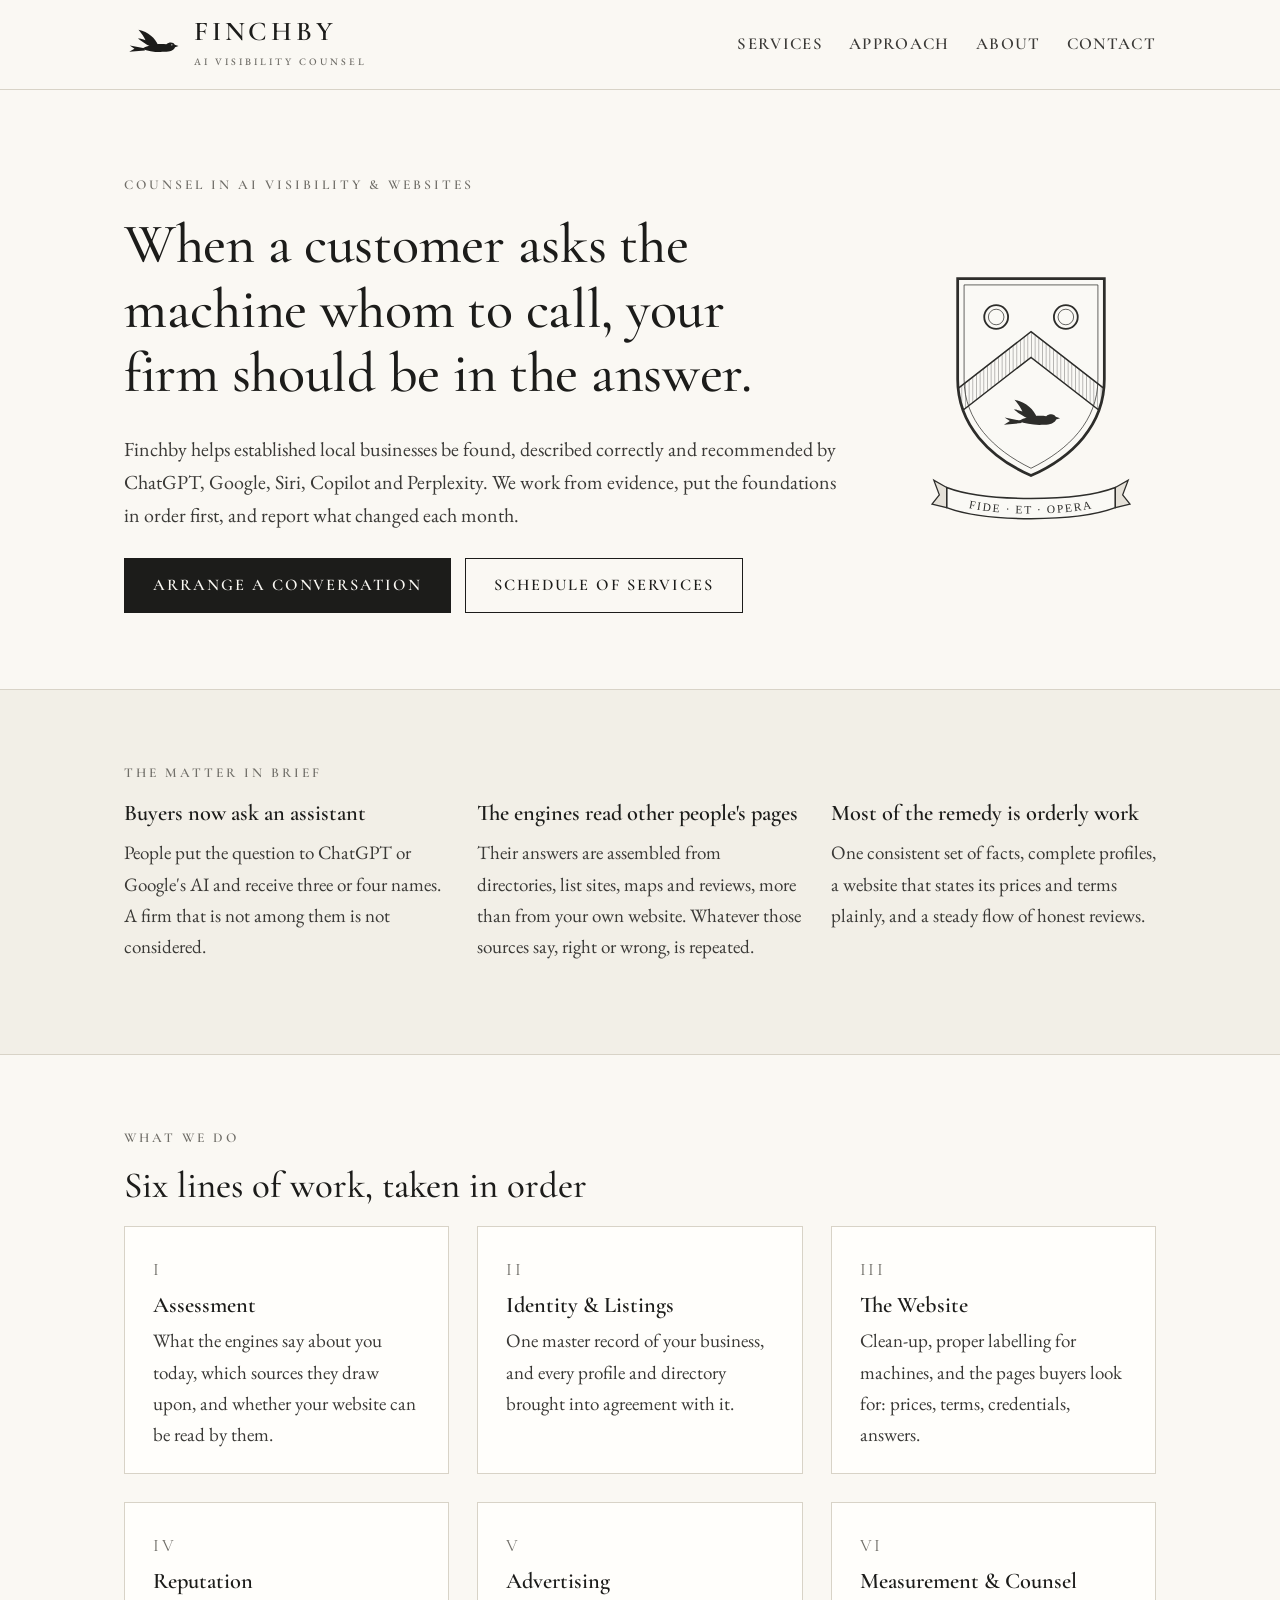
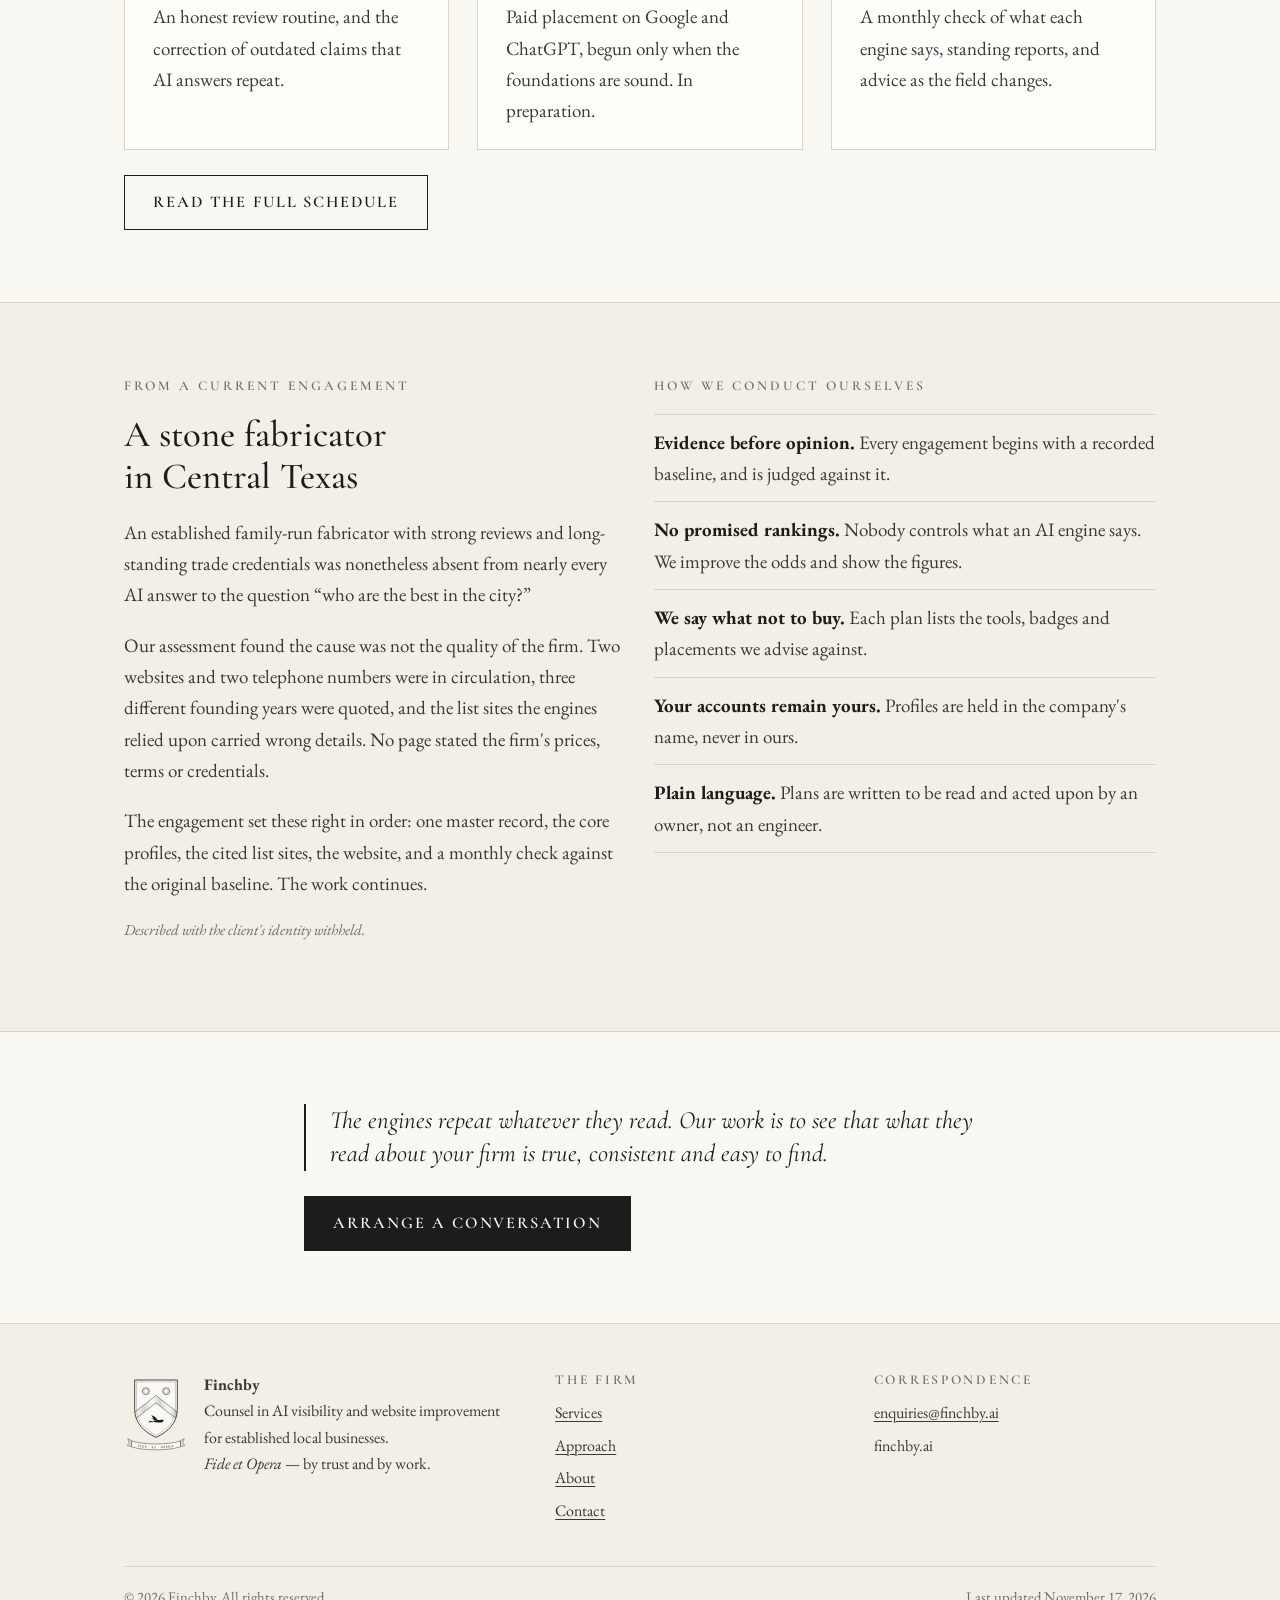
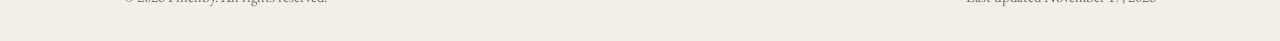
==== finchby-site/index.html @ edf50a6c "Add Finchby prototype website, service catalogue and WordPress build guide Static five-page prototyp" ====
<!doctype html>
<html lang="en-US">
<head>
<meta charset="utf-8">
<meta name="viewport" content="width=device-width, initial-scale=1">
<title>AI Visibility &amp; Website Consultancy | Finchby</title>
<meta name="description" content="Finchby is a consultancy that helps established local businesses be found, described correctly and recommended by ChatGPT, Google and other AI engines.">
<link rel="canonical" href="https://finchby.ai/">
<meta property="og:type" content="website">
<meta property="og:site_name" content="Finchby">
<meta property="og:title" content="AI Visibility &amp; Website Consultancy | Finchby">
<meta property="og:description" content="Finchby is a consultancy that helps established local businesses be found, described correctly and recommended by ChatGPT, Google and other AI engines.">
<meta property="og:url" content="https://finchby.ai/">
<link rel="icon" href="assets/img/finch.svg" type="image/svg+xml">
<link rel="preconnect" href="https://fonts.googleapis.com">
<link rel="preconnect" href="https://fonts.gstatic.com" crossorigin>
<link href="https://fonts.googleapis.com/css2?family=Cormorant+Garamond:ital,wght@0,500;0,600;1,500&family=EB+Garamond:ital,wght@0,400;0,500;1,400&display=swap" rel="stylesheet">
<link rel="stylesheet" href="assets/css/style.css">
<script type="application/ld+json">
{
 "@context": "https://schema.org",
 "@type": "ProfessionalService",
 "@id": "https://finchby.ai/#organization",
 "name": "Finchby",
 "url": "https://finchby.ai/",
 "logo": "https://finchby.ai/assets/img/finch.svg",
 "email": "enquiries@finchby.ai",
 "description": "Consultancy in AI visibility and website improvement for established local businesses.",
 "slogan": "Fide et Opera",
 "areaServed": {
  "@type": "Country",
  "name": "United States"
 },
 "knowsAbout": [
  "AI visibility",
  "Generative engine optimization",
  "Local SEO",
  "WordPress",
  "Structured data"
 ],
 "hasOfferCatalog": {
  "@type": "OfferCatalog",
  "name": "Schedule of Services",
  "itemListElement": [
   {
    "@type": "Offer",
    "itemOffered": {
     "@type": "Service",
     "name": "AI Visibility Baseline",
     "description": "We put the questions your customers actually ask to ChatGPT, Google, Gemini, Perplexity and Copilot, several times each, and record whether you are named, in what position, with which facts, and beside which competitors."
    }
   },
   {
    "@type": "Offer",
    "itemOffered": {
     "@type": "Service",
     "name": "Cited-Source Tracing",
     "description": "AI engines seldom quote a company's own website. We identify the list sites, directories and review sources they do quote for your trade and town, and where you stand on each."
    }
   },
   {
    "@type": "Offer",
    "itemOffered": {
     "@type": "Service",
     "name": "Website Readiness Audit",
     "description": "A technical examination of whether search engines and AI crawlers can reach and understand your site, returned with a plain verdict: Ready, Needs Work or Blocked, and the reason."
    }
   },
   {
    "@type": "Offer",
    "itemOffered": {
     "@type": "Service",
     "name": "The Action Plan",
     "description": "A written plan in order of effect, with every task assigned to a named person, an estimate of time and cost, and milestones at thirty, sixty and ninety days."
    }
   },
   {
    "@type": "Offer",
    "itemOffered": {
     "@type": "Service",
     "name": "The Master Record",
     "description": "A single agreed record of your name, address, telephone, hours, founding year and credentials. Every listing is checked against it, field by field."
    }
   },
   {
    "@type": "Offer",
    "itemOffered": {
     "@type": "Service",
     "name": "Core Profiles",
     "description": "Claiming and completing the profiles the engines read first: Google Business Profile, Bing Places, Apple Business, Yelp, Facebook and the leading directory in your trade."
    }
   },
   {
    "@type": "Offer",
    "itemOffered": {
     "@type": "Service",
     "name": "List-Site and Directory Corrections",
     "description": "Getting you on to the third-party lists the engines cite, correcting wrong entries, and advising plainly which paid placements are not worth the money."
    }
   },
   {
    "@type": "Offer",
    "itemOffered": {
     "@type": "Service",
     "name": "Legacy and Duplicate Site Remediation",
     "description": "Old domains, former owners, second telephone numbers and conflicting founding dates confuse the engines. We reconcile them, or work around those that cannot be changed."
    }
   },
   {
    "@type": "Offer",
    "itemOffered": {
     "@type": "Service",
     "name": "Website Clean-Up and Care",
     "description": "Removing leftover pages, broken links, oversized images and exposed logins. We work in WordPress, Elementor and Yoast SEO."
    }
   },
   {
    "@type": "Offer",
    "itemOffered": {
     "@type": "Service",
     "name": "Machine-Readable Labelling",
     "description": "Page titles, descriptions, headings and structured data that state what the business is, where it is and what each page covers, with crawler access correctly set at the host and firewall."
    }
   },
   {
    "@type": "Offer",
    "itemOffered": {
     "@type": "Service",
     "name": "Answer Pages",
     "description": "The pages buyers and engines look for and seldom find: prices and terms, credentials, a trade page, materials or services, service areas, and questions answered in the first two sentences."
    }
   },
   {
    "@type": "Offer",
    "itemOffered": {
     "@type": "Service",
     "name": "Review Program",
     "description": "A simple, honest routine for asking every customer for a review and answering each one. Reviews are never bought, filtered or gated."
    }
   },
   {
    "@type": "Offer",
    "itemOffered": {
     "@type": "Service",
     "name": "Correcting the Record",
     "description": "Where an AI answer repeats an outdated or unfair claim, we trace it to its source, publish the true terms, and reply where the claim was made."
    }
   },
   {
    "@type": "Offer",
    "itemOffered": {
     "@type": "Service",
     "name": "The Monthly Answer Check",
     "description": "The same questions, put again to each engine and repeated, so that movement is measured and not guessed. One answer on one day proves nothing."
    }
   },
   {
    "@type": "Offer",
    "itemOffered": {
     "@type": "Service",
     "name": "Standing Reports",
     "description": "AI citations from Bing Webmaster Tools, question queries from Google Search Console, an AI-assistant channel in Google Analytics, and a tally of what customers say when asked how they found you."
    }
   },
   {
    "@type": "Offer",
    "itemOffered": {
     "@type": "Service",
     "name": "Retained Counsel",
     "description": "A standing arrangement for owners who wish to have the work watched, adjusted and explained as the engines change."
    }
   }
  ]
 }
}
</script>
</head>
<body>
<header class="site-header">
  <div class="wrap">
    <a class="brand" href="index.html" aria-label="Finchby, home">
      <img src="assets/img/finch.svg" alt="" width="58" height="32">
      <span><span class="brand-name">Finchby</span><span class="brand-sub">AI VISIBILITY COUNSEL</span></span>
    </a>
    <nav class="nav" aria-label="Primary">
      <a href="services.html">Services</a>
      <a href="approach.html">Approach</a>
      <a href="about.html">About</a>
      <a href="contact.html">Contact</a>
    </nav>
  </div>
</header>
<main>

<section class="hero">
  <div class="wrap">
    <div>
      <p class="eyebrow">Counsel in AI Visibility &amp; Websites</p>
      <h1>When a customer asks the machine whom to call, your firm should be in the answer.</h1>
      <p class="lede">Finchby helps established local businesses be found, described correctly and recommended by ChatGPT, Google, Siri, Copilot and Perplexity. We work from evidence, put the foundations in order first, and report what changed each month.</p>
      <div class="actions">
        <a class="btn" href="contact.html">Arrange a conversation</a>
        <a class="btn ghost" href="services.html">Schedule of services</a>
      </div>
    </div>
    <div class="hero-crest"><img src="assets/img/crest.svg" alt="The Finchby arms: a chevron between two roundels and a finch in flight" width="220" height="275"></div>
  </div>
</section>

<section class="band">
  <div class="wrap">
    <p class="eyebrow">The matter in brief</p>
    <div class="grid-3">
      <div><h3>Buyers now ask an assistant</h3><p>People put the question to ChatGPT or Google's AI and receive three or four names. A firm that is not among them is not considered.</p></div>
      <div><h3>The engines read other people's pages</h3><p>Their answers are assembled from directories, list sites, maps and reviews, more than from your own website. Whatever those sources say, right or wrong, is repeated.</p></div>
      <div><h3>Most of the remedy is orderly work</h3><p>One consistent set of facts, complete profiles, a website that states its prices and terms plainly, and a steady flow of honest reviews.</p></div>
    </div>
  </div>
</section>

<section>
  <div class="wrap">
    <p class="eyebrow">What we do</p>
    <h2>Six lines of work, taken in order</h2>
    <div class="grid-3">
      <div class="card"><span class="numeral">I</span><h3>Assessment</h3><p>What the engines say about you today, which sources they draw upon, and whether your website can be read by them.</p></div>
      <div class="card"><span class="numeral">II</span><h3>Identity &amp; Listings</h3><p>One master record of your business, and every profile and directory brought into agreement with it.</p></div>
      <div class="card"><span class="numeral">III</span><h3>The Website</h3><p>Clean-up, proper labelling for machines, and the pages buyers look for: prices, terms, credentials, answers.</p></div>
      <div class="card"><span class="numeral">IV</span><h3>Reputation</h3><p>An honest review routine, and the correction of outdated claims that AI answers repeat.</p></div>
      <div class="card"><span class="numeral">V</span><h3>Advertising</h3><p>Paid placement on Google and ChatGPT, begun only when the foundations are sound. In preparation.</p></div>
      <div class="card"><span class="numeral">VI</span><h3>Measurement &amp; Counsel</h3><p>A monthly check of what each engine says, standing reports, and advice as the field changes.</p></div>
    </div>
    <div class="actions"><a class="btn ghost" href="services.html">Read the full schedule</a></div>
  </div>
</section>

<section class="band">
  <div class="wrap">
    <div class="grid-2">
      <div>
        <p class="eyebrow">From a current engagement</p>
        <h2>A stone fabricator in Central Texas</h2>
        <p>An established family-run fabricator with strong reviews and long-standing trade credentials was nonetheless absent from nearly every AI answer to the question &ldquo;who are the best in the city?&rdquo;</p>
        <p>Our assessment found the cause was not the quality of the firm. Two websites and two telephone numbers were in circulation, three different founding years were quoted, and the list sites the engines relied upon carried wrong details. No page stated the firm's prices, terms or credentials.</p>
        <p>The engagement set these right in order: one master record, the core profiles, the cited list sites, the website, and a monthly check against the original baseline. The work continues.</p>
        <p class="updated">Described with the client's identity withheld.</p>
      </div>
      <div>
        <p class="eyebrow">How we conduct ourselves</p>
        <ul class="plain">
          <li><strong>Evidence before opinion.</strong> Every engagement begins with a recorded baseline, and is judged against it.</li>
          <li><strong>No promised rankings.</strong> Nobody controls what an AI engine says. We improve the odds and show the figures.</li>
          <li><strong>We say what not to buy.</strong> Each plan lists the tools, badges and placements we advise against.</li>
          <li><strong>Your accounts remain yours.</strong> Profiles are held in the company's name, never in ours.</li>
          <li><strong>Plain language.</strong> Plans are written to be read and acted upon by an owner, not an engineer.</li>
        </ul>
      </div>
    </div>
  </div>
</section>

<section>
  <div class="wrap narrow">
    <blockquote>The engines repeat whatever they read. Our work is to see that what they read about your firm is true, consistent and easy to find.</blockquote>
    <div class="actions"><a class="btn" href="contact.html">Arrange a conversation</a></div>
  </div>
</section>
</main>
<footer class="site-footer">
  <div class="wrap">
    <div class="cols">
      <div class="foot-brand">
        <img src="assets/img/crest.svg" alt="The Finchby arms" width="64" height="80">
        <p><strong>Finchby</strong><br>Counsel in AI visibility and website improvement for established local businesses.<br><em>Fide et Opera</em> &mdash; by trust and by work.</p>
      </div>
      <div>
        <h2>The Firm</h2>
        <ul>
          <li><a href="services.html">Services</a></li>
          <li><a href="approach.html">Approach</a></li>
          <li><a href="about.html">About</a></li>
          <li><a href="contact.html">Contact</a></li>
        </ul>
      </div>
      <div>
        <h2>Correspondence</h2>
        <ul>
          <li><a href="mailto:enquiries@finchby.ai">enquiries@finchby.ai</a></li>
          <li>finchby.ai</li>
        </ul>
      </div>
    </div>
    <div class="colophon"><span>&copy; 2026 Finchby. All rights reserved.</span><span>Last updated November 17, 2026</span></div>
  </div>
</footer>
</body>
</html>
---- finchby-site/assets/css/style.css ----
/* Finchby — house style.
   The same tokens are entered in Elementor > Site Settings (Global Colors / Global Fonts).
   See docs/WORDPRESS-BUILD-GUIDE.md */
:root {
  --paper: #faf8f3;      /* page background */
  --paper-2: #f2efe7;    /* alternate band */
  --card: #fffefb;
  --ink: #1c1c1a;        /* headings, logo */
  --text: #3a3936;       /* body copy */
  --muted: #6f6d67;
  --rule: #d8d3c7;       /* hairlines */
  --accent: #4a5a50;     /* quiet green-grey, links */
  --serif-display: "Cormorant Garamond", Garamond, "Times New Roman", serif;
  --serif-body: "EB Garamond", Garamond, Georgia, serif;
  --wrap: 1080px;
}
* { box-sizing: border-box; }
html { -webkit-text-size-adjust: 100%; }
body {
  margin: 0; background: var(--paper); color: var(--text);
  font-family: var(--serif-body); font-size: 19px; line-height: 1.65;
}
img, svg { max-width: 100%; height: auto; }
a { color: var(--accent); text-underline-offset: 3px; text-decoration-thickness: 1px; }
a:hover { color: var(--ink); }
.wrap { max-width: var(--wrap); margin: 0 auto; padding: 0 24px; }
.narrow { max-width: 720px; }

h1, h2, h3 { font-family: var(--serif-display); color: var(--ink); font-weight: 500; line-height: 1.15; margin: 0 0 .5em; text-wrap: balance; }
h1 { font-size: clamp(2.3rem, 5vw, 3.5rem); letter-spacing: -.005em; }
h2 { font-size: clamp(1.7rem, 3.2vw, 2.3rem); }
h3 { font-size: 1.4rem; font-weight: 600; }
p { margin: 0 0 1em; }
.lede { font-size: 1.25rem; color: var(--text); max-width: 40em; }
.eyebrow {
  font-family: var(--serif-display); font-size: .85rem; font-weight: 600;
  letter-spacing: .22em; text-transform: uppercase; color: var(--muted); margin: 0 0 1rem;
}
.rule { border: 0; border-top: 1px solid var(--rule); margin: 0; }
.ornament { text-align: center; color: var(--muted); letter-spacing: 1em; margin: 0; font-size: .8rem; }

/* Header */
.site-header { border-bottom: 1px solid var(--rule); background: var(--paper); }
.site-header .wrap { display: flex; align-items: center; justify-content: space-between; flex-wrap: wrap; gap: 8px 32px; padding-top: 18px; padding-bottom: 18px; }
.brand { display: flex; align-items: center; gap: 12px; text-decoration: none; color: var(--ink); }
.brand img { width: 58px; height: auto; display: block; }
.brand-name { font-family: var(--serif-display); font-size: 1.7rem; font-weight: 600; letter-spacing: .14em; text-transform: uppercase; line-height: 1; }
.brand-sub { display: block; font-size: .62rem; letter-spacing: .3em; color: var(--muted); margin-top: 5px; font-weight: 500; }
.nav { display: flex; flex-wrap: wrap; gap: 4px 26px; }
.nav a { font-family: var(--serif-display); font-size: 1.05rem; font-weight: 600; letter-spacing: .08em; text-transform: uppercase; text-decoration: none; color: var(--text); padding: 4px 0; border-bottom: 1px solid transparent; }
.nav a:hover, .nav a[aria-current="page"] { color: var(--ink); border-bottom-color: var(--ink); }

/* Sections */
section { padding: 72px 0; }
.band { background: var(--paper-2); border-top: 1px solid var(--rule); border-bottom: 1px solid var(--rule); }
.hero { padding: 84px 0 76px; }
.hero .wrap { display: grid; grid-template-columns: 1fr 250px; gap: 56px; align-items: center; }
.hero-crest { text-align: center; }
.hero-crest img { width: 220px; opacity: .92; }
.page-head { padding: 64px 0 40px; }

.btn {
  display: inline-block; font-family: var(--serif-display); font-weight: 600; font-size: 1.02rem;
  letter-spacing: .12em; text-transform: uppercase; text-decoration: none;
  padding: 13px 28px; border: 1px solid var(--ink); color: var(--paper); background: var(--ink);
}
.btn:hover { background: #33332f; color: var(--paper); }
.btn.ghost { background: transparent; color: var(--ink); }
.btn.ghost:hover { background: var(--ink); color: var(--paper); }
.actions { display: flex; flex-wrap: wrap; gap: 14px; margin-top: 1.6rem; }

.grid-3 { display: grid; grid-template-columns: repeat(3, 1fr); gap: 28px; }
.grid-2 { display: grid; grid-template-columns: repeat(2, 1fr); gap: 28px; }
.card { background: var(--card); border: 1px solid var(--rule); padding: 28px 28px 22px; }
.card h3 { margin-bottom: .35em; }
.card p:last-child { margin-bottom: 0; }
.numeral { font-family: var(--serif-display); font-size: 1.1rem; color: var(--muted); letter-spacing: .15em; display: block; margin-bottom: .5rem; }

/* Services catalogue */
.svc-group { padding: 44px 0; border-top: 1px solid var(--rule); display: grid; grid-template-columns: 250px 1fr; gap: 40px; }
.svc-group > header p { color: var(--muted); font-size: 1rem; }
.svc { padding: 0 0 22px; margin: 0 0 22px; border-bottom: 1px dotted var(--rule); }
.svc:last-child { border-bottom: 0; margin-bottom: 0; padding-bottom: 0; }
.svc h3 { display: flex; flex-wrap: wrap; align-items: baseline; gap: 6px 14px; margin-bottom: .3em; }
.svc p { margin: 0; }
.status {
  font-family: var(--serif-display); font-size: .72rem; font-weight: 600; letter-spacing: .16em; text-transform: uppercase;
  padding: 2px 9px; border: 1px solid var(--ink); color: var(--ink); white-space: nowrap;
}
.status.soon { border: 1px dashed var(--muted); color: var(--muted); }
.svc.is-soon h3, .svc.is-soon p { color: var(--muted); }
.legend { display: flex; flex-wrap: wrap; gap: 10px 28px; align-items: center; color: var(--muted); font-size: 1rem; }

/* Lists and tables */
.plain { list-style: none; padding: 0; margin: 0; }
.plain li { padding: 12px 0; border-bottom: 1px solid var(--rule); }
.plain li:first-child { border-top: 1px solid var(--rule); }
.plain strong { color: var(--ink); }
table { width: 100%; border-collapse: collapse; font-size: 1.02rem; }
th, td { text-align: left; padding: 12px 14px 12px 0; border-bottom: 1px solid var(--rule); vertical-align: top; }
th { font-family: var(--serif-display); font-size: .85rem; letter-spacing: .16em; text-transform: uppercase; color: var(--muted); font-weight: 600; }
.table-scroll { overflow-x: auto; }
blockquote { margin: 0; padding: 0 0 0 24px; border-left: 2px solid var(--ink); font-family: var(--serif-display); font-size: 1.55rem; line-height: 1.35; color: var(--ink); font-style: italic; }
.faq h3 { margin-top: 1.6em; }
.updated { color: var(--muted); font-size: .95rem; font-style: italic; }

/* Form */
form { display: grid; gap: 18px; }
label { display: block; font-family: var(--serif-display); font-size: .85rem; font-weight: 600; letter-spacing: .14em; text-transform: uppercase; color: var(--muted); margin-bottom: 6px; }
input, select, textarea {
  width: 100%; font: inherit; color: var(--ink); background: var(--card);
  border: 1px solid var(--rule); border-radius: 0; padding: 11px 12px;
}
input:focus, select:focus, textarea:focus { outline: 2px solid var(--accent); outline-offset: 1px; }
form .btn { justify-self: start; cursor: pointer; }

/* Footer */
.site-footer { border-top: 1px solid var(--rule); background: var(--paper-2); padding: 48px 0 32px; font-size: 1rem; }
.site-footer .cols { display: grid; grid-template-columns: 1.4fr 1fr 1fr; gap: 36px; }
.site-footer h2 { font-size: .85rem; letter-spacing: .2em; text-transform: uppercase; font-weight: 600; color: var(--muted); margin-bottom: .8rem; }
.site-footer ul { list-style: none; margin: 0; padding: 0; }
.site-footer li { margin-bottom: 6px; }
.site-footer a { color: var(--text); }
.foot-brand { display: flex; gap: 16px; align-items: flex-start; }
.foot-brand img { width: 64px; flex: none; }
.colophon { margin-top: 36px; padding-top: 18px; border-top: 1px solid var(--rule); color: var(--muted); font-size: .92rem; display: flex; flex-wrap: wrap; justify-content: space-between; gap: 8px; }

@media (max-width: 860px) {
  body { font-size: 18px; }
  section { padding: 52px 0; }
  .hero { padding: 52px 0; }
  .hero .wrap { grid-template-columns: 1fr; gap: 32px; }
  .hero-crest img { width: 150px; }
  .grid-3, .grid-2, .site-footer .cols { grid-template-columns: 1fr; }
  .svc-group { grid-template-columns: 1fr; gap: 16px; }
  .site-header .wrap { justify-content: center; }
  .nav { justify-content: center; gap: 2px 18px; }
  .nav a { font-size: .95rem; }
}
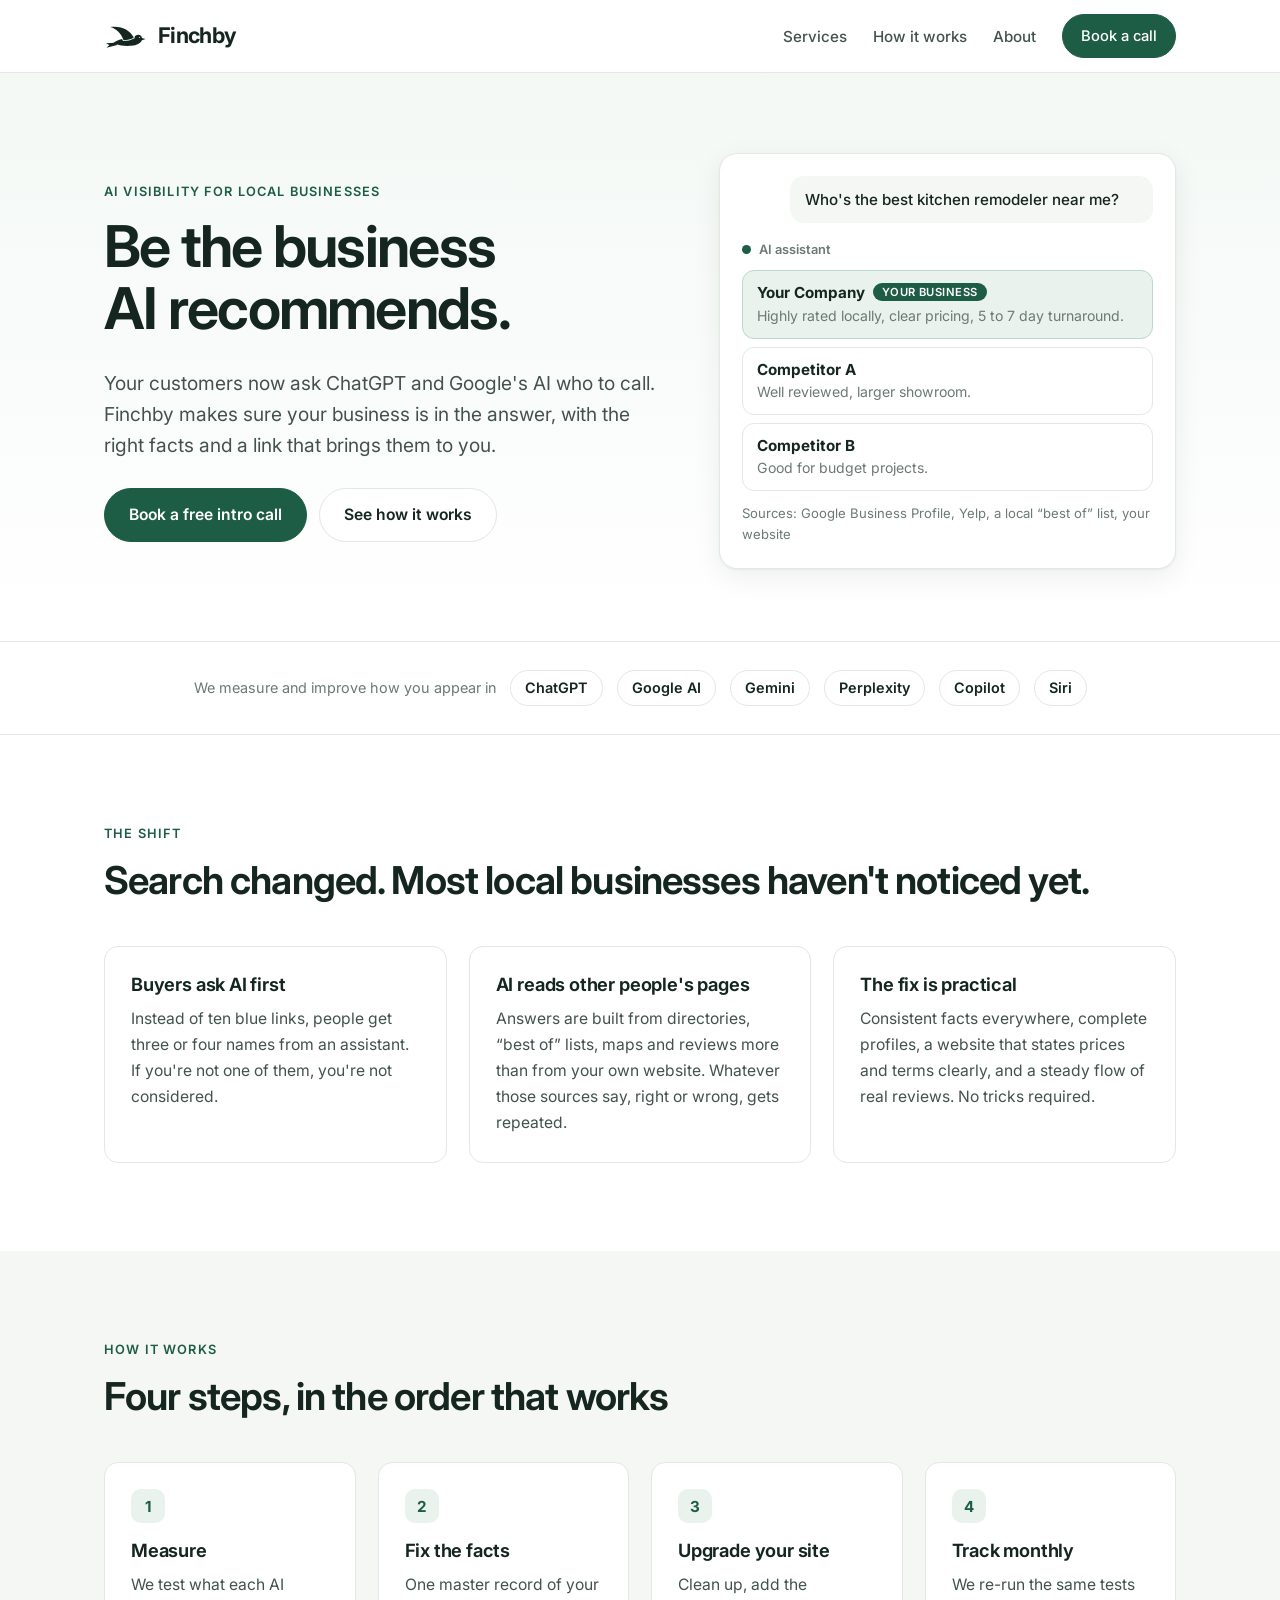
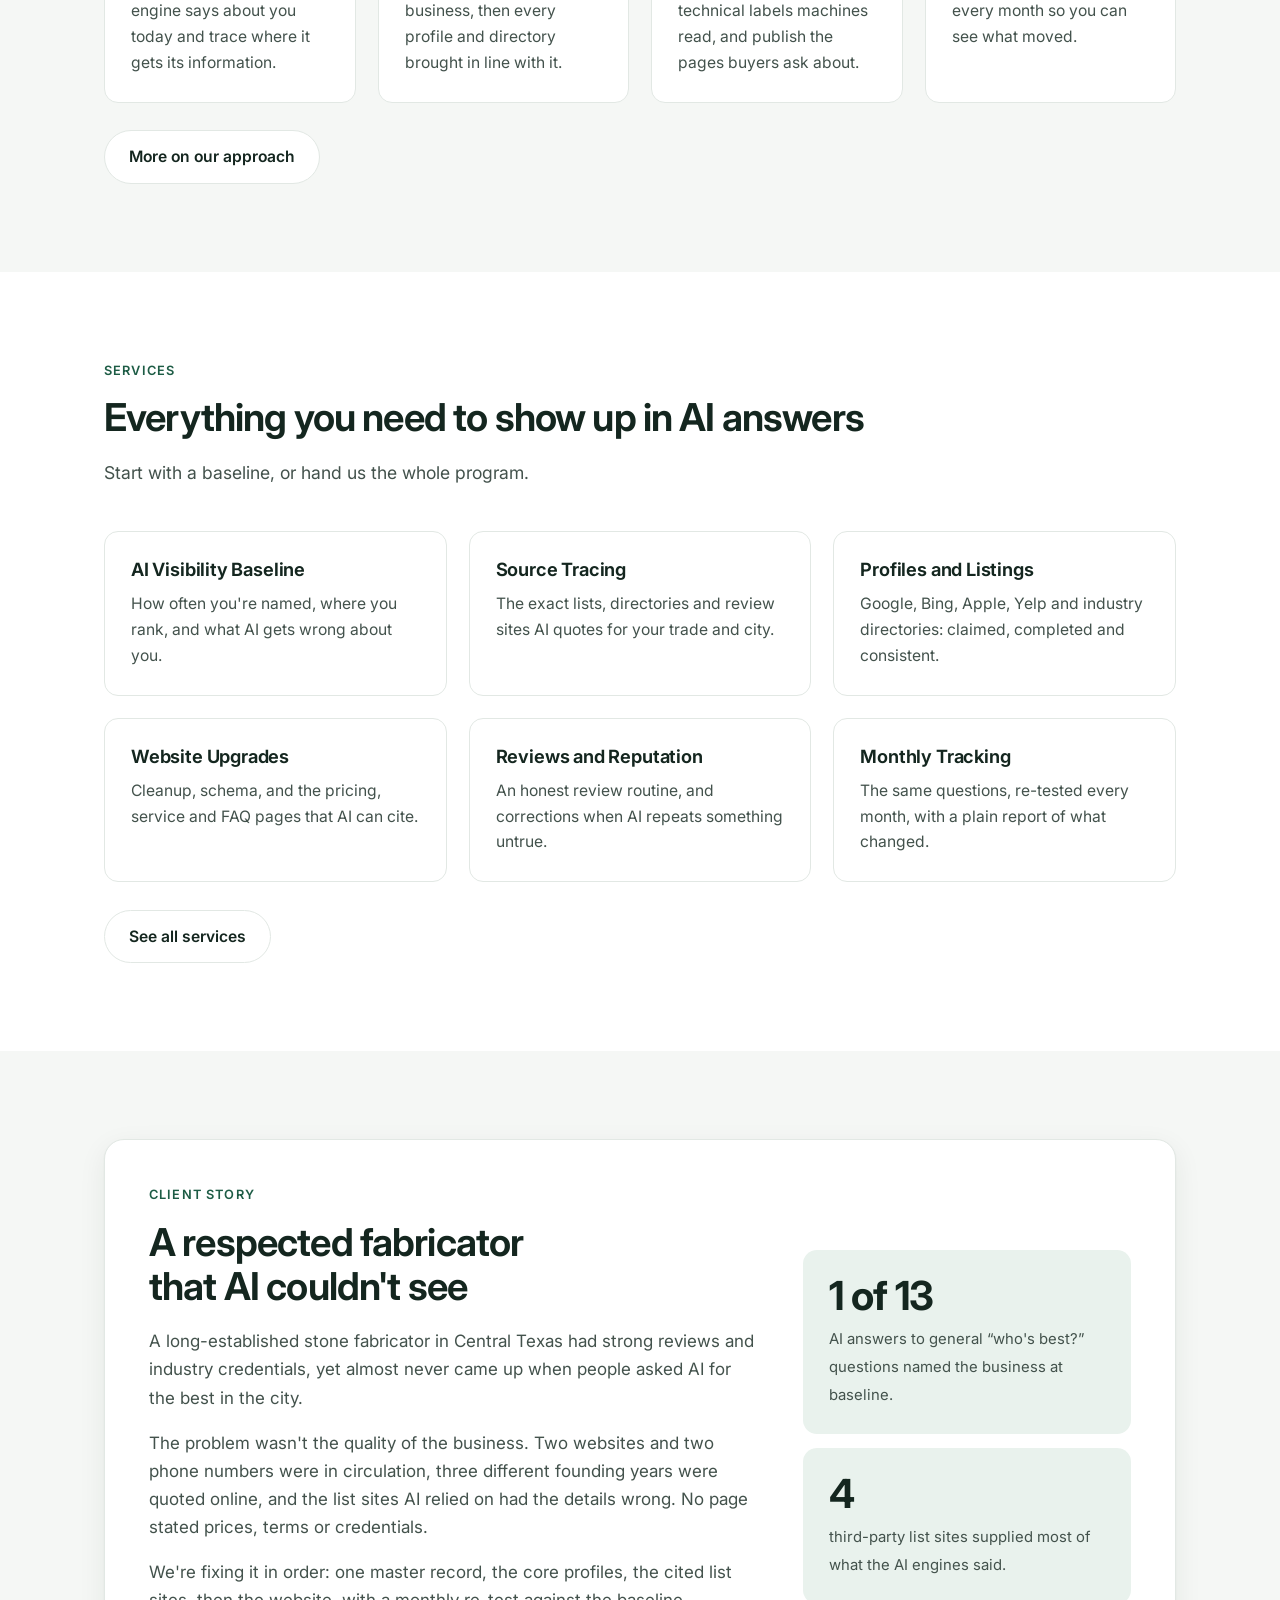
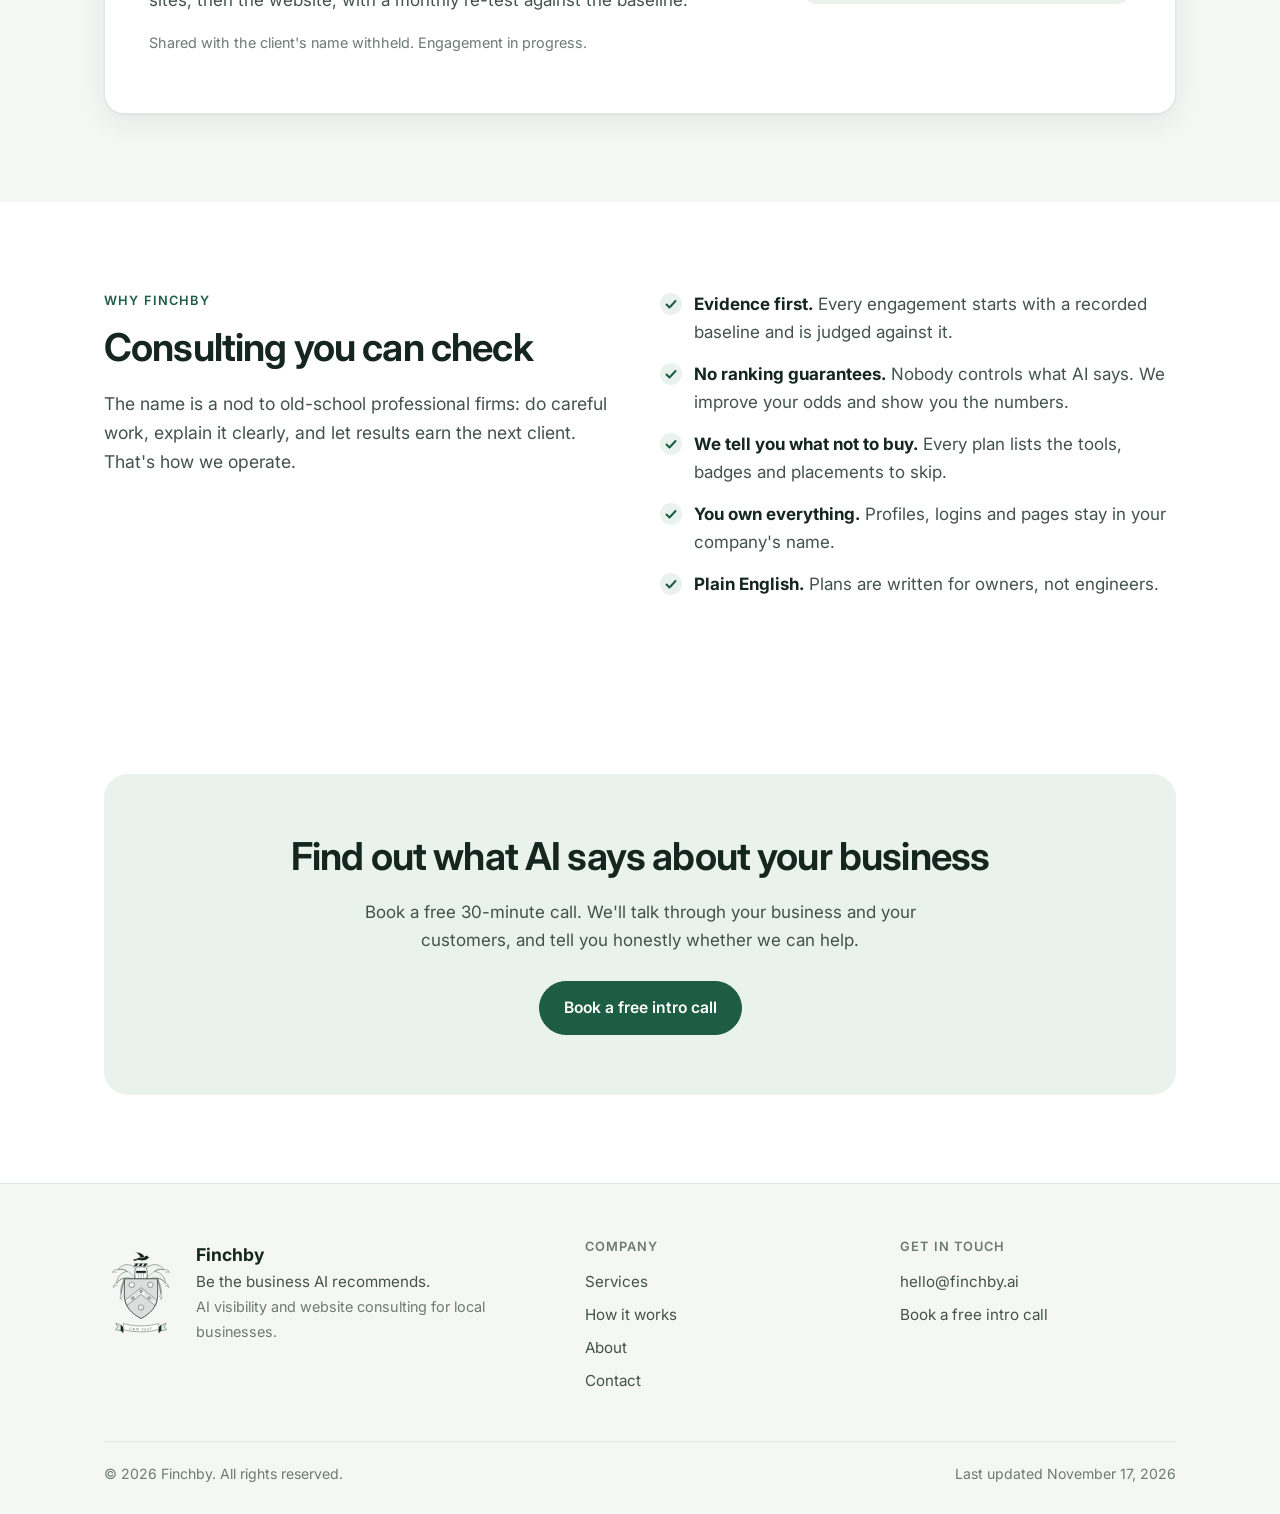
==== commit baf15510: "Redesign Finchby site in a modern style with new logo, crest and copy Co-Authored-By: Claude Fable 5" ====
--- a/finchby-site/index.html
+++ b/finchby-site/index.html
@@ -3,18 +3,18 @@
 <head>
 <meta charset="utf-8">
 <meta name="viewport" content="width=device-width, initial-scale=1">
-<title>AI Visibility &amp; Website Consultancy | Finchby</title>
-<meta name="description" content="Finchby is a consultancy that helps established local businesses be found, described correctly and recommended by ChatGPT, Google and other AI engines.">
+<title>AI Visibility for Local Businesses | Finchby</title>
+<meta name="description" content="Finchby helps local businesses get found, described accurately and recommended by ChatGPT, Google AI, Gemini, Perplexity and Copilot.">
 <link rel="canonical" href="https://finchby.ai/">
 <meta property="og:type" content="website">
 <meta property="og:site_name" content="Finchby">
-<meta property="og:title" content="AI Visibility &amp; Website Consultancy | Finchby">
-<meta property="og:description" content="Finchby is a consultancy that helps established local businesses be found, described correctly and recommended by ChatGPT, Google and other AI engines.">
+<meta property="og:title" content="AI Visibility for Local Businesses | Finchby">
+<meta property="og:description" content="Finchby helps local businesses get found, described accurately and recommended by ChatGPT, Google AI, Gemini, Perplexity and Copilot.">
 <meta property="og:url" content="https://finchby.ai/">
 <link rel="icon" href="assets/img/finch.svg" type="image/svg+xml">
 <link rel="preconnect" href="https://fonts.googleapis.com">
 <link rel="preconnect" href="https://fonts.gstatic.com" crossorigin>
-<link href="https://fonts.googleapis.com/css2?family=Cormorant+Garamond:ital,wght@0,500;0,600;1,500&family=EB+Garamond:ital,wght@0,400;0,500;1,400&display=swap" rel="stylesheet">
+<link href="https://fonts.googleapis.com/css2?family=Inter:wght@400;500;600;700&display=swap" rel="stylesheet">
 <link rel="stylesheet" href="assets/css/style.css">
 <script type="application/ld+json">
 {
@@ -24,9 +24,13 @@
  "name": "Finchby",
  "url": "https://finchby.ai/",
  "logo": "https://finchby.ai/assets/img/finch.svg",
- "email": "enquiries@finchby.ai",
- "description": "Consultancy in AI visibility and website improvement for established local businesses.",
- "slogan": "Fide et Opera",
+ "email": "hello@finchby.ai",
+ "description": "AI visibility consultancy for local businesses.",
+ "slogan": "Be the business AI recommends.",
+ "founder": {
+  "@type": "Person",
+  "name": "Steven Hope"
+ },
  "areaServed": {
   "@type": "Country",
   "name": "United States"
@@ -34,52 +38,53 @@
  "knowsAbout": [
   "AI visibility",
   "Generative engine optimization",
+  "Answer engine optimization",
   "Local SEO",
   "WordPress",
   "Structured data"
  ],
  "hasOfferCatalog": {
   "@type": "OfferCatalog",
-  "name": "Schedule of Services",
+  "name": "Services",
   "itemListElement": [
    {
     "@type": "Offer",
     "itemOffered": {
      "@type": "Service",
      "name": "AI Visibility Baseline",
-     "description": "We put the questions your customers actually ask to ChatGPT, Google, Gemini, Perplexity and Copilot, several times each, and record whether you are named, in what position, with which facts, and beside which competitors."
-    }
-   },
-   {
-    "@type": "Offer",
-    "itemOffered": {
-     "@type": "Service",
-     "name": "Cited-Source Tracing",
-     "description": "AI engines seldom quote a company's own website. We identify the list sites, directories and review sources they do quote for your trade and town, and where you stand on each."
-    }
-   },
-   {
-    "@type": "Offer",
-    "itemOffered": {
-     "@type": "Service",
-     "name": "Website Readiness Audit",
-     "description": "A technical examination of whether search engines and AI crawlers can reach and understand your site, returned with a plain verdict: Ready, Needs Work or Blocked, and the reason."
-    }
-   },
-   {
-    "@type": "Offer",
-    "itemOffered": {
-     "@type": "Service",
-     "name": "The Action Plan",
-     "description": "A written plan in order of effect, with every task assigned to a named person, an estimate of time and cost, and milestones at thirty, sixty and ninety days."
-    }
-   },
-   {
-    "@type": "Offer",
-    "itemOffered": {
-     "@type": "Service",
-     "name": "The Master Record",
-     "description": "A single agreed record of your name, address, telephone, hours, founding year and credentials. Every listing is checked against it, field by field."
+     "description": "We ask ChatGPT, Google, Gemini, Perplexity and Copilot the questions your customers ask, several times each. You see how often you're named, where you rank, which facts are wrong and which competitors show up instead."
+    }
+   },
+   {
+    "@type": "Offer",
+    "itemOffered": {
+     "@type": "Service",
+     "name": "Source Tracing",
+     "description": "AI rarely quotes your own website. We find the list sites, directories and review platforms it actually pulls from for your trade and city, and show where you stand on each one."
+    }
+   },
+   {
+    "@type": "Offer",
+    "itemOffered": {
+     "@type": "Service",
+     "name": "Site Readiness Audit",
+     "description": "A technical check of whether search engines and AI crawlers can reach and understand your website. You get a clear verdict (Ready, Needs Work or Blocked) and the reason."
+    }
+   },
+   {
+    "@type": "Offer",
+    "itemOffered": {
+     "@type": "Service",
+     "name": "Action Plan",
+     "description": "A prioritized plan in plain English. Every task has an owner, a time estimate and a cost, with milestones at 30, 60 and 90 days."
+    }
+   },
+   {
+    "@type": "Offer",
+    "itemOffered": {
+     "@type": "Service",
+     "name": "Master Record",
+     "description": "One agreed source of truth for your name, address, phone, hours, founding year and credentials. Every listing gets checked against it, field by field."
     }
    },
    {
@@ -87,39 +92,39 @@
     "itemOffered": {
      "@type": "Service",
      "name": "Core Profiles",
-     "description": "Claiming and completing the profiles the engines read first: Google Business Profile, Bing Places, Apple Business, Yelp, Facebook and the leading directory in your trade."
-    }
-   },
-   {
-    "@type": "Offer",
-    "itemOffered": {
-     "@type": "Service",
-     "name": "List-Site and Directory Corrections",
-     "description": "Getting you on to the third-party lists the engines cite, correcting wrong entries, and advising plainly which paid placements are not worth the money."
-    }
-   },
-   {
-    "@type": "Offer",
-    "itemOffered": {
-     "@type": "Service",
-     "name": "Legacy and Duplicate Site Remediation",
-     "description": "Old domains, former owners, second telephone numbers and conflicting founding dates confuse the engines. We reconcile them, or work around those that cannot be changed."
-    }
-   },
-   {
-    "@type": "Offer",
-    "itemOffered": {
-     "@type": "Service",
-     "name": "Website Clean-Up and Care",
-     "description": "Removing leftover pages, broken links, oversized images and exposed logins. We work in WordPress, Elementor and Yoast SEO."
-    }
-   },
-   {
-    "@type": "Offer",
-    "itemOffered": {
-     "@type": "Service",
-     "name": "Machine-Readable Labelling",
-     "description": "Page titles, descriptions, headings and structured data that state what the business is, where it is and what each page covers, with crawler access correctly set at the host and firewall."
+     "description": "We claim and complete the profiles AI reads first: Google Business Profile, Bing Places, Apple Business, Yelp, Facebook and the top directory in your industry."
+    }
+   },
+   {
+    "@type": "Offer",
+    "itemOffered": {
+     "@type": "Service",
+     "name": "Directory and List-Site Fixes",
+     "description": "We get you onto the \u201cbest of\u201d lists AI quotes, correct the entries that are wrong, and tell you which paid placements aren't worth it."
+    }
+   },
+   {
+    "@type": "Offer",
+    "itemOffered": {
+     "@type": "Service",
+     "name": "Duplicate and Legacy Cleanup",
+     "description": "Old domains, former owners, extra phone numbers and conflicting founding dates confuse AI. We reconcile them, or work around the ones you can't change."
+    }
+   },
+   {
+    "@type": "Offer",
+    "itemOffered": {
+     "@type": "Service",
+     "name": "Website Cleanup and Care",
+     "description": "We remove leftover pages, broken links, oversized images and security gaps. We work in WordPress, Elementor and Yoast SEO, alongside your developer if you have one."
+    }
+   },
+   {
+    "@type": "Offer",
+    "itemOffered": {
+     "@type": "Service",
+     "name": "Technical Setup and Schema",
+     "description": "Page titles, descriptions, headings and structured data that tell machines what you do and where, plus the right AI-crawler settings at your host and firewall."
     }
    },
    {
@@ -127,7 +132,7 @@
     "itemOffered": {
      "@type": "Service",
      "name": "Answer Pages",
-     "description": "The pages buyers and engines look for and seldom find: prices and terms, credentials, a trade page, materials or services, service areas, and questions answered in the first two sentences."
+     "description": "The pages buyers and AI look for and rarely find: pricing and terms, credentials, services, service areas and FAQs, each answering the question in the first two sentences."
     }
    },
    {
@@ -135,39 +140,39 @@
     "itemOffered": {
      "@type": "Service",
      "name": "Review Program",
-     "description": "A simple, honest routine for asking every customer for a review and answering each one. Reviews are never bought, filtered or gated."
-    }
-   },
-   {
-    "@type": "Offer",
-    "itemOffered": {
-     "@type": "Service",
-     "name": "Correcting the Record",
-     "description": "Where an AI answer repeats an outdated or unfair claim, we trace it to its source, publish the true terms, and reply where the claim was made."
-    }
-   },
-   {
-    "@type": "Offer",
-    "itemOffered": {
-     "@type": "Service",
-     "name": "The Monthly Answer Check",
-     "description": "The same questions, put again to each engine and repeated, so that movement is measured and not guessed. One answer on one day proves nothing."
-    }
-   },
-   {
-    "@type": "Offer",
-    "itemOffered": {
-     "@type": "Service",
-     "name": "Standing Reports",
-     "description": "AI citations from Bing Webmaster Tools, question queries from Google Search Console, an AI-assistant channel in Google Analytics, and a tally of what customers say when asked how they found you."
-    }
-   },
-   {
-    "@type": "Offer",
-    "itemOffered": {
-     "@type": "Service",
-     "name": "Retained Counsel",
-     "description": "A standing arrangement for owners who wish to have the work watched, adjusted and explained as the engines change."
+     "description": "A simple routine for asking every customer for a review and replying to each one. We never buy, filter or gate reviews."
+    }
+   },
+   {
+    "@type": "Offer",
+    "itemOffered": {
+     "@type": "Service",
+     "name": "AI Answer Corrections",
+     "description": "When AI repeats an outdated or unfair claim about you, we trace it to the source, publish the real facts and respond where the claim was made."
+    }
+   },
+   {
+    "@type": "Offer",
+    "itemOffered": {
+     "@type": "Service",
+     "name": "Monthly Answer Check",
+     "description": "We re-run the same questions on every engine, multiple times, and compare with your baseline. AI answers vary from one run to the next, so a single check proves nothing."
+    }
+   },
+   {
+    "@type": "Offer",
+    "itemOffered": {
+     "@type": "Service",
+     "name": "Reporting",
+     "description": "AI citations from Bing, question searches from Google, AI-assistant traffic in Google Analytics, and what customers say when you ask how they found you."
+    }
+   },
+   {
+    "@type": "Offer",
+    "itemOffered": {
+     "@type": "Service",
+     "name": "Ongoing Advisory",
+     "description": "A monthly retainer for owners who want the work watched, adjusted and explained as AI platforms change."
     }
    }
   ]
@@ -179,14 +184,14 @@
 <header class="site-header">
   <div class="wrap">
     <a class="brand" href="index.html" aria-label="Finchby, home">
-      <img src="assets/img/finch.svg" alt="" width="58" height="32">
-      <span><span class="brand-name">Finchby</span><span class="brand-sub">AI VISIBILITY COUNSEL</span></span>
+      <img src="assets/img/finch.svg" alt="" width="44" height="27">
+      <span>Finchby</span>
     </a>
     <nav class="nav" aria-label="Primary">
       <a href="services.html">Services</a>
-      <a href="approach.html">Approach</a>
+      <a href="approach.html">How it works</a>
       <a href="about.html">About</a>
-      <a href="contact.html">Contact</a>
+      <a class="btn" href="contact.html">Book a call</a>
     </nav>
   </div>
 </header>
@@ -195,74 +200,128 @@
 <section class="hero">
   <div class="wrap">
     <div>
-      <p class="eyebrow">Counsel in AI Visibility &amp; Websites</p>
-      <h1>When a customer asks the machine whom to call, your firm should be in the answer.</h1>
-      <p class="lede">Finchby helps established local businesses be found, described correctly and recommended by ChatGPT, Google, Siri, Copilot and Perplexity. We work from evidence, put the foundations in order first, and report what changed each month.</p>
+      <p class="eyebrow">AI visibility for local businesses</p>
+      <h1>Be the business AI recommends.</h1>
+      <p class="lede">Your customers now ask ChatGPT and Google's AI who to call. Finchby makes sure your business is in the answer, with the right facts and a link that brings them to you.</p>
       <div class="actions">
-        <a class="btn" href="contact.html">Arrange a conversation</a>
-        <a class="btn ghost" href="services.html">Schedule of services</a>
-      </div>
-    </div>
-    <div class="hero-crest"><img src="assets/img/crest.svg" alt="The Finchby arms: a chevron between two roundels and a finch in flight" width="220" height="275"></div>
-  </div>
-</section>
-
-<section class="band">
-  <div class="wrap">
-    <p class="eyebrow">The matter in brief</p>
+        <a class="btn" href="contact.html">Book a free intro call</a>
+        <a class="btn ghost" href="approach.html">See how it works</a>
+      </div>
+    </div>
+    <div class="answer" role="img" aria-label="Illustration of an AI assistant recommending three local businesses, with yours listed first">
+      <p class="q">Who's the best kitchen remodeler near me?</p>
+      <div class="a-label"><span class="dot"></span>AI assistant</div>
+      <ol>
+        <li class="you"><strong>Your Company</strong><span>Highly rated locally, clear pricing, 5 to 7 day turnaround.</span></li>
+        <li><strong>Competitor A</strong><span>Well reviewed, larger showroom.</span></li>
+        <li><strong>Competitor B</strong><span>Good for budget projects.</span></li>
+      </ol>
+      <p class="src">Sources: Google Business Profile, Yelp, a local &ldquo;best of&rdquo; list, your website</p>
+    </div>
+  </div>
+</section>
+
+<div class="engines">
+  <div class="wrap">
+    <span>We measure and improve how you appear in</span>
+    <span class="chip">ChatGPT</span><span class="chip">Google AI</span><span class="chip">Gemini</span><span class="chip">Perplexity</span><span class="chip">Copilot</span><span class="chip">Siri</span>
+  </div>
+</div>
+
+<section>
+  <div class="wrap">
+    <div class="sec-head">
+      <p class="eyebrow">The shift</p>
+      <h2>Search changed. Most local businesses haven't noticed yet.</h2>
+    </div>
     <div class="grid-3">
-      <div><h3>Buyers now ask an assistant</h3><p>People put the question to ChatGPT or Google's AI and receive three or four names. A firm that is not among them is not considered.</p></div>
-      <div><h3>The engines read other people's pages</h3><p>Their answers are assembled from directories, list sites, maps and reviews, more than from your own website. Whatever those sources say, right or wrong, is repeated.</p></div>
-      <div><h3>Most of the remedy is orderly work</h3><p>One consistent set of facts, complete profiles, a website that states its prices and terms plainly, and a steady flow of honest reviews.</p></div>
-    </div>
+      <div class="card"><h3>Buyers ask AI first</h3><p>Instead of ten blue links, people get three or four names from an assistant. If you're not one of them, you're not considered.</p></div>
+      <div class="card"><h3>AI reads other people's pages</h3><p>Answers are built from directories, &ldquo;best of&rdquo; lists, maps and reviews more than from your own website. Whatever those sources say, right or wrong, gets repeated.</p></div>
+      <div class="card"><h3>The fix is practical</h3><p>Consistent facts everywhere, complete profiles, a website that states prices and terms clearly, and a steady flow of real reviews. No tricks required.</p></div>
+    </div>
+  </div>
+</section>
+
+<section class="soft">
+  <div class="wrap">
+    <div class="sec-head">
+      <p class="eyebrow">How it works</p>
+      <h2>Four steps, in the order that works</h2>
+    </div>
+    <div class="grid-4">
+      <div class="card"><span class="num">1</span><h3>Measure</h3><p>We test what each AI engine says about you today and trace where it gets its information.</p></div>
+      <div class="card"><span class="num">2</span><h3>Fix the facts</h3><p>One master record of your business, then every profile and directory brought in line with it.</p></div>
+      <div class="card"><span class="num">3</span><h3>Upgrade your site</h3><p>Clean up, add the technical labels machines read, and publish the pages buyers ask about.</p></div>
+      <div class="card"><span class="num">4</span><h3>Track monthly</h3><p>We re-run the same tests every month so you can see what moved.</p></div>
+    </div>
+    <div class="actions"><a class="btn ghost" href="approach.html">More on our approach</a></div>
   </div>
 </section>
 
 <section>
   <div class="wrap">
-    <p class="eyebrow">What we do</p>
-    <h2>Six lines of work, taken in order</h2>
+    <div class="sec-head">
+      <p class="eyebrow">Services</p>
+      <h2>Everything you need to show up in AI answers</h2>
+      <p class="sub">Start with a baseline, or hand us the whole program.</p>
+    </div>
     <div class="grid-3">
-      <div class="card"><span class="numeral">I</span><h3>Assessment</h3><p>What the engines say about you today, which sources they draw upon, and whether your website can be read by them.</p></div>
-      <div class="card"><span class="numeral">II</span><h3>Identity &amp; Listings</h3><p>One master record of your business, and every profile and directory brought into agreement with it.</p></div>
-      <div class="card"><span class="numeral">III</span><h3>The Website</h3><p>Clean-up, proper labelling for machines, and the pages buyers look for: prices, terms, credentials, answers.</p></div>
-      <div class="card"><span class="numeral">IV</span><h3>Reputation</h3><p>An honest review routine, and the correction of outdated claims that AI answers repeat.</p></div>
-      <div class="card"><span class="numeral">V</span><h3>Advertising</h3><p>Paid placement on Google and ChatGPT, begun only when the foundations are sound. In preparation.</p></div>
-      <div class="card"><span class="numeral">VI</span><h3>Measurement &amp; Counsel</h3><p>A monthly check of what each engine says, standing reports, and advice as the field changes.</p></div>
-    </div>
-    <div class="actions"><a class="btn ghost" href="services.html">Read the full schedule</a></div>
-  </div>
-</section>
-
-<section class="band">
+      <a class="card" href="services.html"><h3>AI Visibility Baseline</h3><p>How often you're named, where you rank, and what AI gets wrong about you.</p></a>
+      <a class="card" href="services.html"><h3>Source Tracing</h3><p>The exact lists, directories and review sites AI quotes for your trade and city.</p></a>
+      <a class="card" href="services.html"><h3>Profiles and Listings</h3><p>Google, Bing, Apple, Yelp and industry directories: claimed, completed and consistent.</p></a>
+      <a class="card" href="services.html"><h3>Website Upgrades</h3><p>Cleanup, schema, and the pricing, service and FAQ pages that AI can cite.</p></a>
+      <a class="card" href="services.html"><h3>Reviews and Reputation</h3><p>An honest review routine, and corrections when AI repeats something untrue.</p></a>
+      <a class="card" href="services.html"><h3>Monthly Tracking</h3><p>The same questions, re-tested every month, with a plain report of what changed.</p></a>
+    </div>
+    <div class="actions"><a class="btn ghost" href="services.html">See all services</a></div>
+  </div>
+</section>
+
+<section class="soft">
+  <div class="wrap">
+    <div class="case">
+      <div>
+        <p class="eyebrow">Client story</p>
+        <h2>A respected fabricator that AI couldn't see</h2>
+        <p>A long-established stone fabricator in Central Texas had strong reviews and industry credentials, yet almost never came up when people asked AI for the best in the city.</p>
+        <p>The problem wasn't the quality of the business. Two websites and two phone numbers were in circulation, three different founding years were quoted online, and the list sites AI relied on had the details wrong. No page stated prices, terms or credentials.</p>
+        <p>We're fixing it in order: one master record, the core profiles, the cited list sites, then the website, with a monthly re-test against the baseline.</p>
+        <p class="small">Shared with the client's name withheld. Engagement in progress.</p>
+      </div>
+      <div>
+        <div class="stat"><b>1 of 13</b><span>AI answers to general &ldquo;who's best?&rdquo; questions named the business at baseline.</span></div>
+        <div class="stat"><b>4</b><span>third-party list sites supplied most of what the AI engines said.</span></div>
+      </div>
+    </div>
+  </div>
+</section>
+
+<section>
   <div class="wrap">
     <div class="grid-2">
       <div>
-        <p class="eyebrow">From a current engagement</p>
-        <h2>A stone fabricator in Central Texas</h2>
-        <p>An established family-run fabricator with strong reviews and long-standing trade credentials was nonetheless absent from nearly every AI answer to the question &ldquo;who are the best in the city?&rdquo;</p>
-        <p>Our assessment found the cause was not the quality of the firm. Two websites and two telephone numbers were in circulation, three different founding years were quoted, and the list sites the engines relied upon carried wrong details. No page stated the firm's prices, terms or credentials.</p>
-        <p>The engagement set these right in order: one master record, the core profiles, the cited list sites, the website, and a monthly check against the original baseline. The work continues.</p>
-        <p class="updated">Described with the client's identity withheld.</p>
-      </div>
-      <div>
-        <p class="eyebrow">How we conduct ourselves</p>
-        <ul class="plain">
-          <li><strong>Evidence before opinion.</strong> Every engagement begins with a recorded baseline, and is judged against it.</li>
-          <li><strong>No promised rankings.</strong> Nobody controls what an AI engine says. We improve the odds and show the figures.</li>
-          <li><strong>We say what not to buy.</strong> Each plan lists the tools, badges and placements we advise against.</li>
-          <li><strong>Your accounts remain yours.</strong> Profiles are held in the company's name, never in ours.</li>
-          <li><strong>Plain language.</strong> Plans are written to be read and acted upon by an owner, not an engineer.</li>
-        </ul>
-      </div>
+        <p class="eyebrow">Why Finchby</p>
+        <h2>Consulting you can check</h2>
+        <p class="sub">The name is a nod to old-school professional firms: do careful work, explain it clearly, and let results earn the next client. That's how we operate.</p>
+      </div>
+      <ul class="checks">
+        <li><strong>Evidence first.</strong> Every engagement starts with a recorded baseline and is judged against it.</li>
+        <li><strong>No ranking guarantees.</strong> Nobody controls what AI says. We improve your odds and show you the numbers.</li>
+        <li><strong>We tell you what not to buy.</strong> Every plan lists the tools, badges and placements to skip.</li>
+        <li><strong>You own everything.</strong> Profiles, logins and pages stay in your company's name.</li>
+        <li><strong>Plain English.</strong> Plans are written for owners, not engineers.</li>
+      </ul>
     </div>
   </div>
 </section>
 
 <section>
-  <div class="wrap narrow">
-    <blockquote>The engines repeat whatever they read. Our work is to see that what they read about your firm is true, consistent and easy to find.</blockquote>
-    <div class="actions"><a class="btn" href="contact.html">Arrange a conversation</a></div>
+  <div class="wrap">
+    <div class="cta">
+      <h2>Find out what AI says about your business</h2>
+      <p>Book a free 30-minute call. We'll talk through your business and your customers, and tell you honestly whether we can help.</p>
+      <div class="actions" style="justify-content:center"><a class="btn" href="contact.html">Book a free intro call</a></div>
+    </div>
   </div>
 </section>
 </main>
@@ -270,23 +329,23 @@
   <div class="wrap">
     <div class="cols">
       <div class="foot-brand">
-        <img src="assets/img/crest.svg" alt="The Finchby arms" width="64" height="80">
-        <p><strong>Finchby</strong><br>Counsel in AI visibility and website improvement for established local businesses.<br><em>Fide et Opera</em> &mdash; by trust and by work.</p>
-      </div>
-      <div>
-        <h2>The Firm</h2>
+        <img src="assets/img/crest.svg" alt="The Finchby crest" width="74" height="96">
+        <p><strong>Finchby</strong><br>Be the business AI recommends.<br><span class="small">AI visibility and website consulting for local businesses.</span></p>
+      </div>
+      <div>
+        <h2>Company</h2>
         <ul>
           <li><a href="services.html">Services</a></li>
-          <li><a href="approach.html">Approach</a></li>
+          <li><a href="approach.html">How it works</a></li>
           <li><a href="about.html">About</a></li>
           <li><a href="contact.html">Contact</a></li>
         </ul>
       </div>
       <div>
-        <h2>Correspondence</h2>
+        <h2>Get in touch</h2>
         <ul>
-          <li><a href="mailto:enquiries@finchby.ai">enquiries@finchby.ai</a></li>
-          <li>finchby.ai</li>
+          <li><a href="mailto:hello@finchby.ai">hello@finchby.ai</a></li>
+          <li><a href="contact.html">Book a free intro call</a></li>
         </ul>
       </div>
     </div>
--- a/finchby-site/assets/css/style.css
+++ b/finchby-site/assets/css/style.css
@@ -1,139 +1,172 @@
-/* Finchby — house style.
-   The same tokens are entered in Elementor > Site Settings (Global Colors / Global Fonts).
+/* Finchby — site styles.
+   The same tokens go into Elementor > Site Settings (Global Colors / Global Fonts).
    See docs/WORDPRESS-BUILD-GUIDE.md */
 :root {
-  --paper: #faf8f3;      /* page background */
-  --paper-2: #f2efe7;    /* alternate band */
-  --card: #fffefb;
-  --ink: #1c1c1a;        /* headings, logo */
-  --text: #3a3936;       /* body copy */
-  --muted: #6f6d67;
-  --rule: #d8d3c7;       /* hairlines */
-  --accent: #4a5a50;     /* quiet green-grey, links */
-  --serif-display: "Cormorant Garamond", Garamond, "Times New Roman", serif;
-  --serif-body: "EB Garamond", Garamond, Georgia, serif;
-  --wrap: 1080px;
+  --bg: #ffffff;
+  --soft: #f5f7f5;        /* alternate band */
+  --tint: #e9f2ed;        /* brand tint: badges, highlights, CTA band */
+  --ink: #14261f;         /* headings, logo */
+  --text: #43524c;        /* body copy */
+  --muted: #6c7a74;
+  --line: #e2e8e4;
+  --brand: #1d5c45;       /* buttons, links */
+  --brand-dark: #154634;
+  --radius: 14px;
+  --shadow: 0 1px 2px rgba(20,38,31,.05), 0 8px 28px rgba(20,38,31,.07);
+  --font: "Inter", system-ui, -apple-system, "Segoe UI", Roboto, Arial, sans-serif;
+  --wrap: 1120px;
 }
 * { box-sizing: border-box; }
-html { -webkit-text-size-adjust: 100%; }
-body {
-  margin: 0; background: var(--paper); color: var(--text);
-  font-family: var(--serif-body); font-size: 19px; line-height: 1.65;
-}
+html { -webkit-text-size-adjust: 100%; scroll-behavior: smooth; }
+body { margin: 0; background: var(--bg); color: var(--text); font-family: var(--font); font-size: 17px; line-height: 1.65; -webkit-font-smoothing: antialiased; }
 img, svg { max-width: 100%; height: auto; }
-a { color: var(--accent); text-underline-offset: 3px; text-decoration-thickness: 1px; }
-a:hover { color: var(--ink); }
+a { color: var(--brand); text-underline-offset: 3px; }
+a:hover { color: var(--brand-dark); }
 .wrap { max-width: var(--wrap); margin: 0 auto; padding: 0 24px; }
-.narrow { max-width: 720px; }
+.narrow { max-width: 760px; }
+.center { text-align: center; }
+.center .lede, .center .sub { margin-left: auto; margin-right: auto; }
 
-h1, h2, h3 { font-family: var(--serif-display); color: var(--ink); font-weight: 500; line-height: 1.15; margin: 0 0 .5em; text-wrap: balance; }
-h1 { font-size: clamp(2.3rem, 5vw, 3.5rem); letter-spacing: -.005em; }
-h2 { font-size: clamp(1.7rem, 3.2vw, 2.3rem); }
-h3 { font-size: 1.4rem; font-weight: 600; }
+h1, h2, h3 { color: var(--ink); font-weight: 650; line-height: 1.15; letter-spacing: -.022em; margin: 0 0 .5em; text-wrap: balance; }
+h1 { font-size: clamp(2.3rem, 5vw, 3.6rem); letter-spacing: -.03em; line-height: 1.07; }
+h2 { font-size: clamp(1.7rem, 3.2vw, 2.4rem); }
+h3 { font-size: 1.14rem; letter-spacing: -.01em; line-height: 1.3; }
 p { margin: 0 0 1em; }
-.lede { font-size: 1.25rem; color: var(--text); max-width: 40em; }
-.eyebrow {
-  font-family: var(--serif-display); font-size: .85rem; font-weight: 600;
-  letter-spacing: .22em; text-transform: uppercase; color: var(--muted); margin: 0 0 1rem;
-}
-.rule { border: 0; border-top: 1px solid var(--rule); margin: 0; }
-.ornament { text-align: center; color: var(--muted); letter-spacing: 1em; margin: 0; font-size: .8rem; }
+.lede { font-size: 1.2rem; line-height: 1.6; max-width: 36em; }
+.sub { font-size: 1.1rem; max-width: 40em; color: var(--text); }
+.eyebrow { font-size: .8rem; font-weight: 600; letter-spacing: .09em; text-transform: uppercase; color: var(--brand); margin: 0 0 .9rem; }
+.small { font-size: .9rem; color: var(--muted); }
 
 /* Header */
-.site-header { border-bottom: 1px solid var(--rule); background: var(--paper); }
-.site-header .wrap { display: flex; align-items: center; justify-content: space-between; flex-wrap: wrap; gap: 8px 32px; padding-top: 18px; padding-bottom: 18px; }
-.brand { display: flex; align-items: center; gap: 12px; text-decoration: none; color: var(--ink); }
-.brand img { width: 58px; height: auto; display: block; }
-.brand-name { font-family: var(--serif-display); font-size: 1.7rem; font-weight: 600; letter-spacing: .14em; text-transform: uppercase; line-height: 1; }
-.brand-sub { display: block; font-size: .62rem; letter-spacing: .3em; color: var(--muted); margin-top: 5px; font-weight: 500; }
-.nav { display: flex; flex-wrap: wrap; gap: 4px 26px; }
-.nav a { font-family: var(--serif-display); font-size: 1.05rem; font-weight: 600; letter-spacing: .08em; text-transform: uppercase; text-decoration: none; color: var(--text); padding: 4px 0; border-bottom: 1px solid transparent; }
-.nav a:hover, .nav a[aria-current="page"] { color: var(--ink); border-bottom-color: var(--ink); }
+.site-header { position: sticky; top: 0; z-index: 10; background: rgba(255,255,255,.92); backdrop-filter: blur(10px); border-bottom: 1px solid var(--line); }
+.site-header .wrap { display: flex; align-items: center; justify-content: space-between; flex-wrap: wrap; gap: 6px 28px; padding-top: 14px; padding-bottom: 14px; }
+.brand { display: flex; align-items: center; gap: 10px; text-decoration: none; color: var(--ink); font-size: 1.35rem; font-weight: 700; letter-spacing: -.03em; }
+.brand img { width: 44px; display: block; }
+.nav { display: flex; align-items: center; flex-wrap: wrap; gap: 4px 26px; }
+.nav a { font-size: .95rem; font-weight: 500; text-decoration: none; color: var(--text); }
+.nav a:hover, .nav a[aria-current="page"] { color: var(--ink); }
+.nav a[aria-current="page"] { font-weight: 600; }
+
+/* Buttons */
+.btn { display: inline-block; font: inherit; font-size: .98rem; font-weight: 600; text-decoration: none; cursor: pointer; padding: 13px 24px; border-radius: 999px; border: 1px solid var(--brand); background: var(--brand); color: #fff; transition: background .15s, transform .15s; }
+.btn:hover { background: var(--brand-dark); border-color: var(--brand-dark); color: #fff; transform: translateY(-1px); }
+.btn.ghost { background: #fff; color: var(--ink); border-color: var(--line); }
+.btn.ghost:hover { background: var(--soft); color: var(--ink); border-color: #cfd8d2; }
+.nav .btn { padding: 9px 18px; font-size: .92rem; color: #fff; }
+.actions { display: flex; flex-wrap: wrap; gap: 12px; margin-top: 1.7rem; }
+.center .actions { justify-content: center; }
 
 /* Sections */
-section { padding: 72px 0; }
-.band { background: var(--paper-2); border-top: 1px solid var(--rule); border-bottom: 1px solid var(--rule); }
-.hero { padding: 84px 0 76px; }
-.hero .wrap { display: grid; grid-template-columns: 1fr 250px; gap: 56px; align-items: center; }
-.hero-crest { text-align: center; }
-.hero-crest img { width: 220px; opacity: .92; }
-.page-head { padding: 64px 0 40px; }
+section { padding: 88px 0; }
+.soft { background: var(--soft); }
+.hero { padding: 80px 0 72px; background: linear-gradient(180deg, #f3f8f5 0%, #fff 100%); }
+.hero .wrap { display: grid; grid-template-columns: 1.1fr .9fr; gap: 56px; align-items: center; }
+.page-head { padding: 72px 0 48px; background: linear-gradient(180deg, #f3f8f5 0%, #fff 100%); }
+.sec-head { margin-bottom: 44px; }
 
-.btn {
-  display: inline-block; font-family: var(--serif-display); font-weight: 600; font-size: 1.02rem;
-  letter-spacing: .12em; text-transform: uppercase; text-decoration: none;
-  padding: 13px 28px; border: 1px solid var(--ink); color: var(--paper); background: var(--ink);
-}
-.btn:hover { background: #33332f; color: var(--paper); }
-.btn.ghost { background: transparent; color: var(--ink); }
-.btn.ghost:hover { background: var(--ink); color: var(--paper); }
-.actions { display: flex; flex-wrap: wrap; gap: 14px; margin-top: 1.6rem; }
+/* AI answer mock-up */
+.answer { background: #fff; border: 1px solid var(--line); border-radius: 18px; box-shadow: var(--shadow); padding: 22px; font-size: .95rem; }
+.answer .q { background: var(--soft); border-radius: 14px; padding: 11px 15px; color: var(--ink); font-weight: 500; margin: 0 0 16px 48px; }
+.answer .a-label { display: flex; align-items: center; gap: 8px; font-size: .8rem; font-weight: 600; color: var(--muted); margin-bottom: 10px; }
+.answer .dot { width: 9px; height: 9px; border-radius: 50%; background: var(--brand); }
+.answer ol { list-style: none; margin: 0; padding: 0; display: grid; gap: 8px; }
+.answer li { border: 1px solid var(--line); border-radius: 12px; padding: 11px 14px; line-height: 1.45; }
+.answer li strong { color: var(--ink); display: block; }
+.answer li span { color: var(--muted); font-size: .88rem; }
+.answer li.you { background: var(--tint); border-color: #bcd8ca; }
+.answer li.you strong::after { content: "Your business"; font-size: .7rem; font-weight: 600; letter-spacing: .04em; text-transform: uppercase; background: var(--brand); color: #fff; border-radius: 999px; padding: 2px 9px; margin-left: 8px; vertical-align: 2px; }
+.answer .src { margin: 12px 0 0; font-size: .82rem; color: var(--muted); }
 
-.grid-3 { display: grid; grid-template-columns: repeat(3, 1fr); gap: 28px; }
-.grid-2 { display: grid; grid-template-columns: repeat(2, 1fr); gap: 28px; }
-.card { background: var(--card); border: 1px solid var(--rule); padding: 28px 28px 22px; }
-.card h3 { margin-bottom: .35em; }
+/* Engine strip */
+.engines { padding: 28px 0; border-top: 1px solid var(--line); border-bottom: 1px solid var(--line); }
+.engines .wrap { display: flex; flex-wrap: wrap; align-items: center; justify-content: center; gap: 10px 14px; }
+.engines span { font-size: .9rem; color: var(--muted); }
+.chip { font-weight: 600; color: var(--ink) !important; border: 1px solid var(--line); border-radius: 999px; padding: 5px 14px; background: #fff; }
+
+/* Grids and cards */
+.grid-4 { display: grid; grid-template-columns: repeat(4, 1fr); gap: 22px; }
+.grid-3 { display: grid; grid-template-columns: repeat(3, 1fr); gap: 22px; }
+.grid-2 { display: grid; grid-template-columns: repeat(2, 1fr); gap: 40px; }
+.card { background: #fff; border: 1px solid var(--line); border-radius: var(--radius); padding: 26px; }
 .card p:last-child { margin-bottom: 0; }
-.numeral { font-family: var(--serif-display); font-size: 1.1rem; color: var(--muted); letter-spacing: .15em; display: block; margin-bottom: .5rem; }
+.card p { font-size: .98rem; }
+a.card { text-decoration: none; color: inherit; transition: box-shadow .15s, transform .15s; display: block; }
+a.card:hover { box-shadow: var(--shadow); transform: translateY(-2px); color: inherit; }
+.num { display: inline-flex; align-items: center; justify-content: center; width: 34px; height: 34px; border-radius: 10px; background: var(--tint); color: var(--brand); font-weight: 700; font-size: .95rem; margin-bottom: 16px; }
+.more { font-weight: 600; color: var(--brand); font-size: .92rem; }
+
+/* Case study */
+.case { background: #fff; border: 1px solid var(--line); border-radius: 20px; box-shadow: var(--shadow); padding: 44px; display: grid; grid-template-columns: 1.3fr .7fr; gap: 44px; align-items: center; }
+.stat { background: var(--tint); border-radius: var(--radius); padding: 26px; }
+.stat + .stat { margin-top: 14px; }
+.stat b { display: block; font-size: 2.5rem; line-height: 1; letter-spacing: -.03em; color: var(--ink); margin-bottom: 8px; }
+.stat span { font-size: .93rem; }
+
+/* Check lists */
+.checks { list-style: none; padding: 0; margin: 0; display: grid; gap: 14px; }
+.checks li { position: relative; padding-left: 34px; }
+.checks li::before { content: ""; position: absolute; left: 0; top: 3px; width: 22px; height: 22px; border-radius: 50%; background: var(--tint) url("data:image/svg+xml,%3Csvg xmlns='http://www.w3.org/2000/svg' viewBox='0 0 22 22'%3E%3Cpath d='M6.5 11.5l3 3 6-6.5' fill='none' stroke='%231d5c45' stroke-width='2' stroke-linecap='round' stroke-linejoin='round'/%3E%3C/svg%3E") center/22px no-repeat; }
+.checks.no li::before { background-color: #f3eeee; background-image: url("data:image/svg+xml,%3Csvg xmlns='http://www.w3.org/2000/svg' viewBox='0 0 22 22'%3E%3Cpath d='M7.5 7.5l7 7m0-7l-7 7' fill='none' stroke='%238a5a55' stroke-width='2' stroke-linecap='round'/%3E%3C/svg%3E"); }
+.checks strong { color: var(--ink); }
 
 /* Services catalogue */
-.svc-group { padding: 44px 0; border-top: 1px solid var(--rule); display: grid; grid-template-columns: 250px 1fr; gap: 40px; }
-.svc-group > header p { color: var(--muted); font-size: 1rem; }
-.svc { padding: 0 0 22px; margin: 0 0 22px; border-bottom: 1px dotted var(--rule); }
-.svc:last-child { border-bottom: 0; margin-bottom: 0; padding-bottom: 0; }
-.svc h3 { display: flex; flex-wrap: wrap; align-items: baseline; gap: 6px 14px; margin-bottom: .3em; }
-.svc p { margin: 0; }
-.status {
-  font-family: var(--serif-display); font-size: .72rem; font-weight: 600; letter-spacing: .16em; text-transform: uppercase;
-  padding: 2px 9px; border: 1px solid var(--ink); color: var(--ink); white-space: nowrap;
-}
-.status.soon { border: 1px dashed var(--muted); color: var(--muted); }
-.svc.is-soon h3, .svc.is-soon p { color: var(--muted); }
-.legend { display: flex; flex-wrap: wrap; gap: 10px 28px; align-items: center; color: var(--muted); font-size: 1rem; }
+.legend { display: flex; flex-wrap: wrap; gap: 8px 24px; align-items: center; font-size: .92rem; color: var(--muted); margin: 0; }
+.svc-group { padding: 48px 0; border-top: 1px solid var(--line); display: grid; grid-template-columns: 280px 1fr; gap: 40px; }
+.svc-group > header p { color: var(--muted); font-size: .98rem; }
+.svc-list { display: grid; grid-template-columns: repeat(2, 1fr); gap: 16px; }
+.svc { border: 1px solid var(--line); border-radius: var(--radius); padding: 22px; background: #fff; }
+.svc h3 { margin-bottom: .5em; }
+.svc p { margin: 0; font-size: .96rem; }
+.status { display: inline-block; font-size: .7rem; font-weight: 600; letter-spacing: .05em; text-transform: uppercase; padding: 3px 10px; border-radius: 999px; background: var(--tint); color: var(--brand); margin-bottom: 12px; white-space: nowrap; }
+.status.soon { background: #f1f2f1; color: var(--muted); }
+.svc.is-soon { background: var(--soft); border-style: dashed; }
+.svc.is-soon h3 { color: var(--text); }
 
-/* Lists and tables */
-.plain { list-style: none; padding: 0; margin: 0; }
-.plain li { padding: 12px 0; border-bottom: 1px solid var(--rule); }
-.plain li:first-child { border-top: 1px solid var(--rule); }
-.plain strong { color: var(--ink); }
-table { width: 100%; border-collapse: collapse; font-size: 1.02rem; }
-th, td { text-align: left; padding: 12px 14px 12px 0; border-bottom: 1px solid var(--rule); vertical-align: top; }
-th { font-family: var(--serif-display); font-size: .85rem; letter-spacing: .16em; text-transform: uppercase; color: var(--muted); font-weight: 600; }
-.table-scroll { overflow-x: auto; }
-blockquote { margin: 0; padding: 0 0 0 24px; border-left: 2px solid var(--ink); font-family: var(--serif-display); font-size: 1.55rem; line-height: 1.35; color: var(--ink); font-style: italic; }
-.faq h3 { margin-top: 1.6em; }
-.updated { color: var(--muted); font-size: .95rem; font-style: italic; }
+/* FAQ */
+.faq { display: grid; grid-template-columns: repeat(2, 1fr); gap: 8px 48px; }
+.faq h3 { margin-top: 1.2em; }
+.faq p { font-size: .98rem; }
+
+/* CTA band */
+.cta { background: var(--tint); border-radius: 24px; padding: 60px 32px; text-align: center; }
+.cta p { max-width: 34em; margin-left: auto; margin-right: auto; }
 
 /* Form */
-form { display: grid; gap: 18px; }
-label { display: block; font-family: var(--serif-display); font-size: .85rem; font-weight: 600; letter-spacing: .14em; text-transform: uppercase; color: var(--muted); margin-bottom: 6px; }
-input, select, textarea {
-  width: 100%; font: inherit; color: var(--ink); background: var(--card);
-  border: 1px solid var(--rule); border-radius: 0; padding: 11px 12px;
-}
-input:focus, select:focus, textarea:focus { outline: 2px solid var(--accent); outline-offset: 1px; }
-form .btn { justify-self: start; cursor: pointer; }
+form { display: grid; gap: 16px; }
+label { display: block; font-size: .88rem; font-weight: 600; color: var(--ink); margin-bottom: 6px; }
+input, select, textarea { width: 100%; font: inherit; font-size: 1rem; color: var(--ink); background: #fff; border: 1px solid #cfd8d2; border-radius: 10px; padding: 11px 13px; }
+input:focus, select:focus, textarea:focus { outline: 2px solid var(--brand); outline-offset: 1px; border-color: var(--brand); }
+form .btn { justify-self: start; }
+.form-card { background: #fff; border: 1px solid var(--line); border-radius: 20px; box-shadow: var(--shadow); padding: 32px; }
 
 /* Footer */
-.site-footer { border-top: 1px solid var(--rule); background: var(--paper-2); padding: 48px 0 32px; font-size: 1rem; }
-.site-footer .cols { display: grid; grid-template-columns: 1.4fr 1fr 1fr; gap: 36px; }
-.site-footer h2 { font-size: .85rem; letter-spacing: .2em; text-transform: uppercase; font-weight: 600; color: var(--muted); margin-bottom: .8rem; }
+.site-footer { border-top: 1px solid var(--line); background: var(--soft); padding: 56px 0 28px; font-size: .95rem; }
+.site-footer .cols { display: grid; grid-template-columns: 1.6fr 1fr 1fr; gap: 40px; }
+.site-footer h2 { font-size: .8rem; letter-spacing: .08em; text-transform: uppercase; font-weight: 600; color: var(--muted); margin-bottom: .9rem; }
 .site-footer ul { list-style: none; margin: 0; padding: 0; }
-.site-footer li { margin-bottom: 6px; }
-.site-footer a { color: var(--text); }
-.foot-brand { display: flex; gap: 16px; align-items: flex-start; }
-.foot-brand img { width: 64px; flex: none; }
-.colophon { margin-top: 36px; padding-top: 18px; border-top: 1px solid var(--rule); color: var(--muted); font-size: .92rem; display: flex; flex-wrap: wrap; justify-content: space-between; gap: 8px; }
+.site-footer li { margin-bottom: 8px; }
+.site-footer a { color: var(--text); text-decoration: none; }
+.site-footer a:hover { color: var(--ink); text-decoration: underline; }
+.foot-brand { display: flex; gap: 18px; align-items: flex-start; }
+.foot-brand img { width: 74px; flex: none; }
+.foot-brand strong { color: var(--ink); font-size: 1.1rem; }
+.colophon { margin-top: 40px; padding-top: 20px; border-top: 1px solid var(--line); color: var(--muted); font-size: .88rem; display: flex; flex-wrap: wrap; justify-content: space-between; gap: 8px; }
 
-@media (max-width: 860px) {
-  body { font-size: 18px; }
-  section { padding: 52px 0; }
-  .hero { padding: 52px 0; }
-  .hero .wrap { grid-template-columns: 1fr; gap: 32px; }
-  .hero-crest img { width: 150px; }
-  .grid-3, .grid-2, .site-footer .cols { grid-template-columns: 1fr; }
-  .svc-group { grid-template-columns: 1fr; gap: 16px; }
+@media (max-width: 900px) {
+  section { padding: 60px 0; }
+  .hero { padding: 48px 0; }
+  .hero .wrap, .case, .grid-2, .svc-group, .faq, .site-footer .cols { grid-template-columns: 1fr; }
+  .hero .wrap { gap: 36px; }
+  .grid-4, .grid-3 { grid-template-columns: repeat(2, 1fr); }
+  .case { padding: 28px; gap: 28px; }
+  .svc-group { gap: 18px; }
+  .site-header { position: static; }
   .site-header .wrap { justify-content: center; }
-  .nav { justify-content: center; gap: 2px 18px; }
-  .nav a { font-size: .95rem; }
+  .nav { justify-content: center; gap: 4px 18px; }
 }
+@media (max-width: 600px) {
+  body { font-size: 16px; }
+  .grid-4, .grid-3, .svc-list { grid-template-columns: 1fr; }
+  .answer .q { margin-left: 16px; }
+  .cta { padding: 44px 22px; }
+}
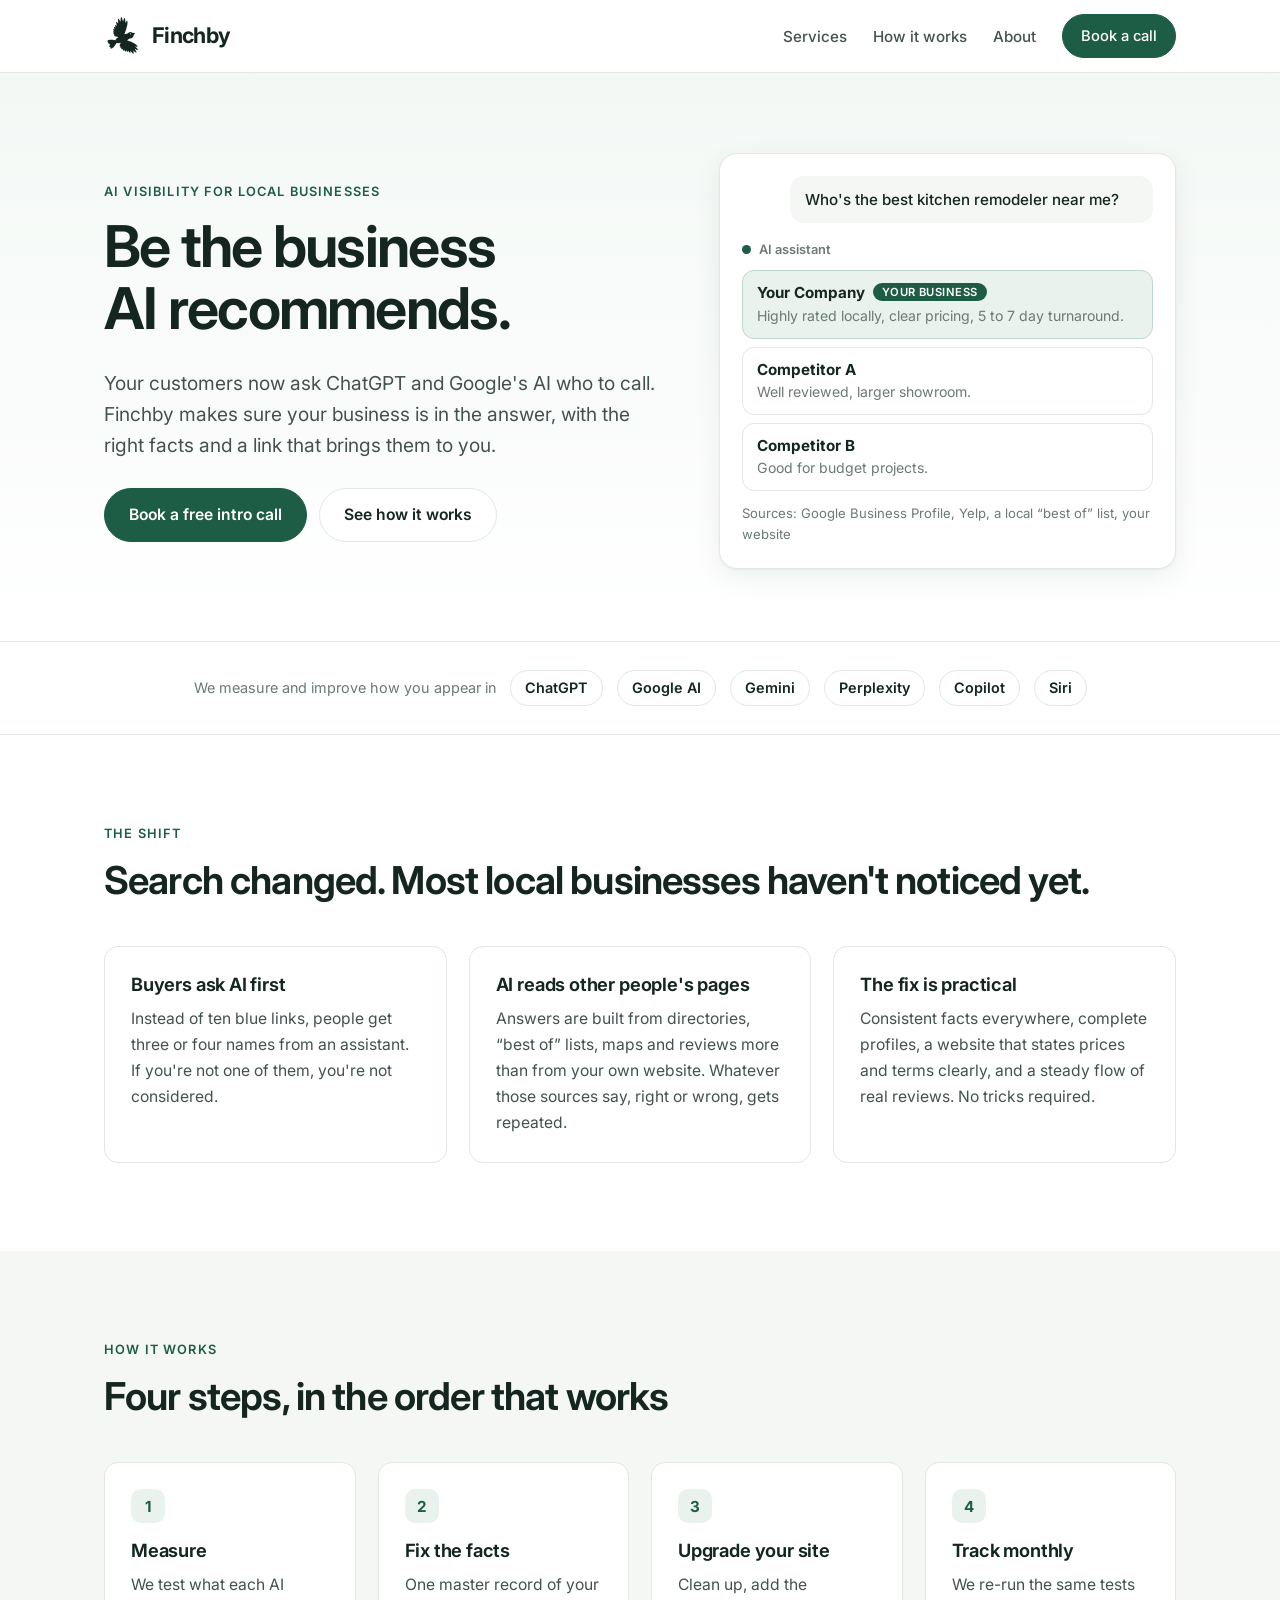
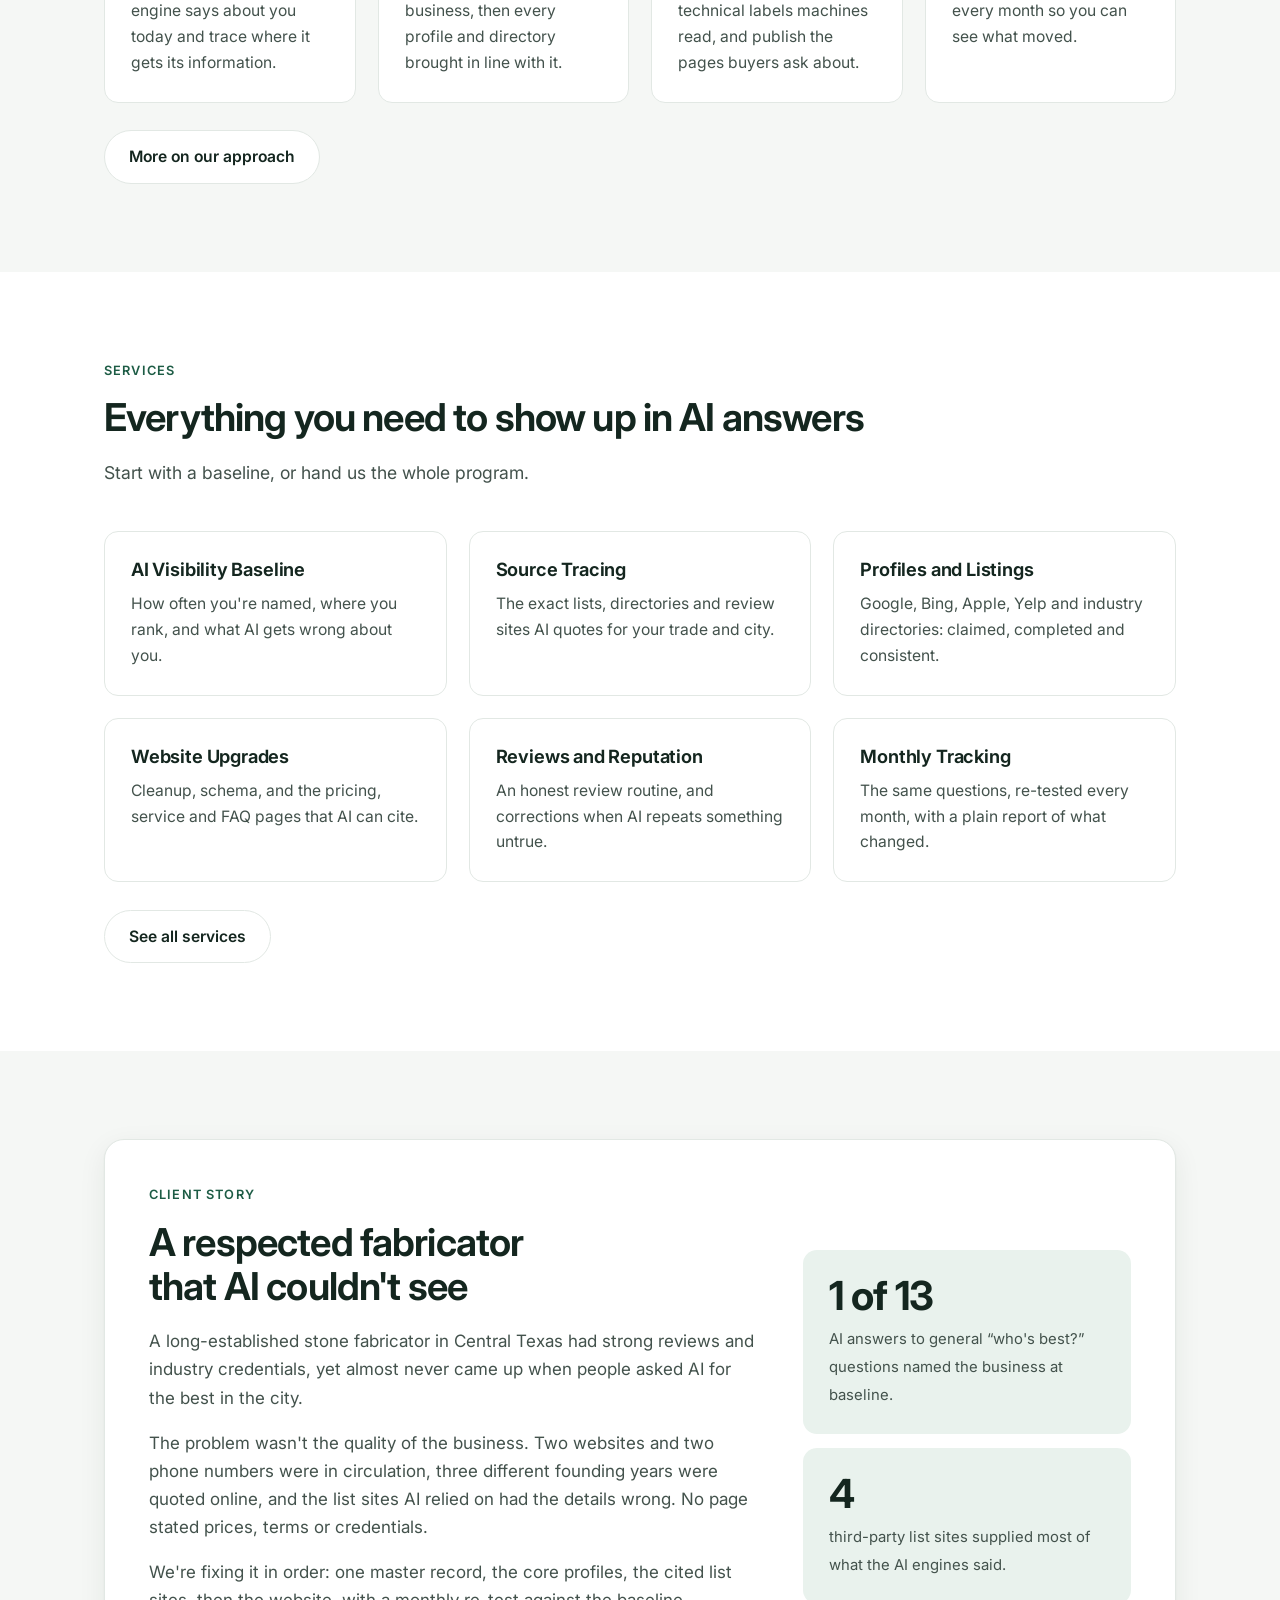
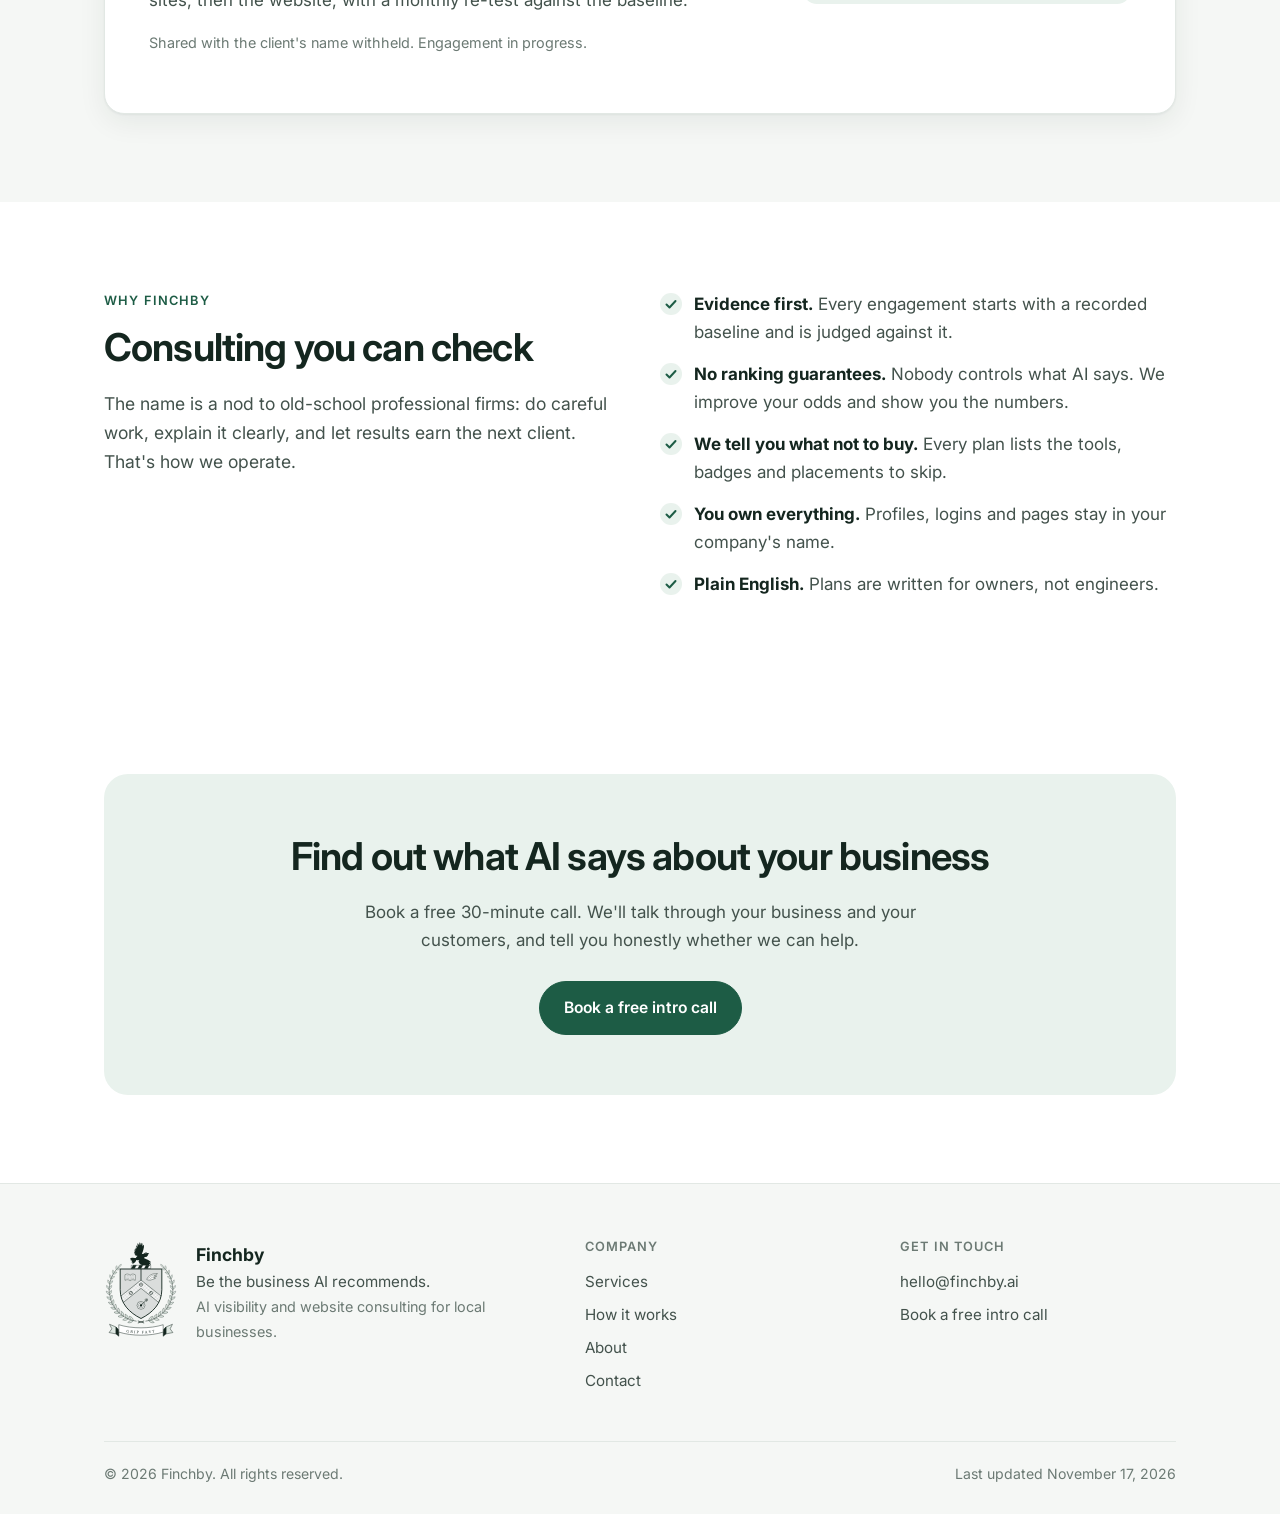
==== commit bf92370d: "Redraw finch logo with spread wings and divide crest into three fields Co-Authored-By: Claude Fable " ====
--- a/finchby-site/index.html
+++ b/finchby-site/index.html
@@ -184,7 +184,7 @@
 <header class="site-header">
   <div class="wrap">
     <a class="brand" href="index.html" aria-label="Finchby, home">
-      <img src="assets/img/finch.svg" alt="" width="44" height="27">
+      <img src="assets/img/finch.svg" alt="" width="38" height="38">
       <span>Finchby</span>
     </a>
     <nav class="nav" aria-label="Primary">
@@ -329,7 +329,7 @@
   <div class="wrap">
     <div class="cols">
       <div class="foot-brand">
-        <img src="assets/img/crest.svg" alt="The Finchby crest" width="74" height="96">
+        <img src="assets/img/crest.svg" alt="The Finchby crest" width="74" height="99">
         <p><strong>Finchby</strong><br>Be the business AI recommends.<br><span class="small">AI visibility and website consulting for local businesses.</span></p>
       </div>
       <div>
--- a/finchby-site/assets/css/style.css
+++ b/finchby-site/assets/css/style.css
@@ -41,7 +41,7 @@
 .site-header { position: sticky; top: 0; z-index: 10; background: rgba(255,255,255,.92); backdrop-filter: blur(10px); border-bottom: 1px solid var(--line); }
 .site-header .wrap { display: flex; align-items: center; justify-content: space-between; flex-wrap: wrap; gap: 6px 28px; padding-top: 14px; padding-bottom: 14px; }
 .brand { display: flex; align-items: center; gap: 10px; text-decoration: none; color: var(--ink); font-size: 1.35rem; font-weight: 700; letter-spacing: -.03em; }
-.brand img { width: 44px; display: block; }
+.brand img { width: 38px; display: block; }
 .nav { display: flex; align-items: center; flex-wrap: wrap; gap: 4px 26px; }
 .nav a { font-size: .95rem; font-weight: 500; text-decoration: none; color: var(--text); }
 .nav a:hover, .nav a[aria-current="page"] { color: var(--ink); }
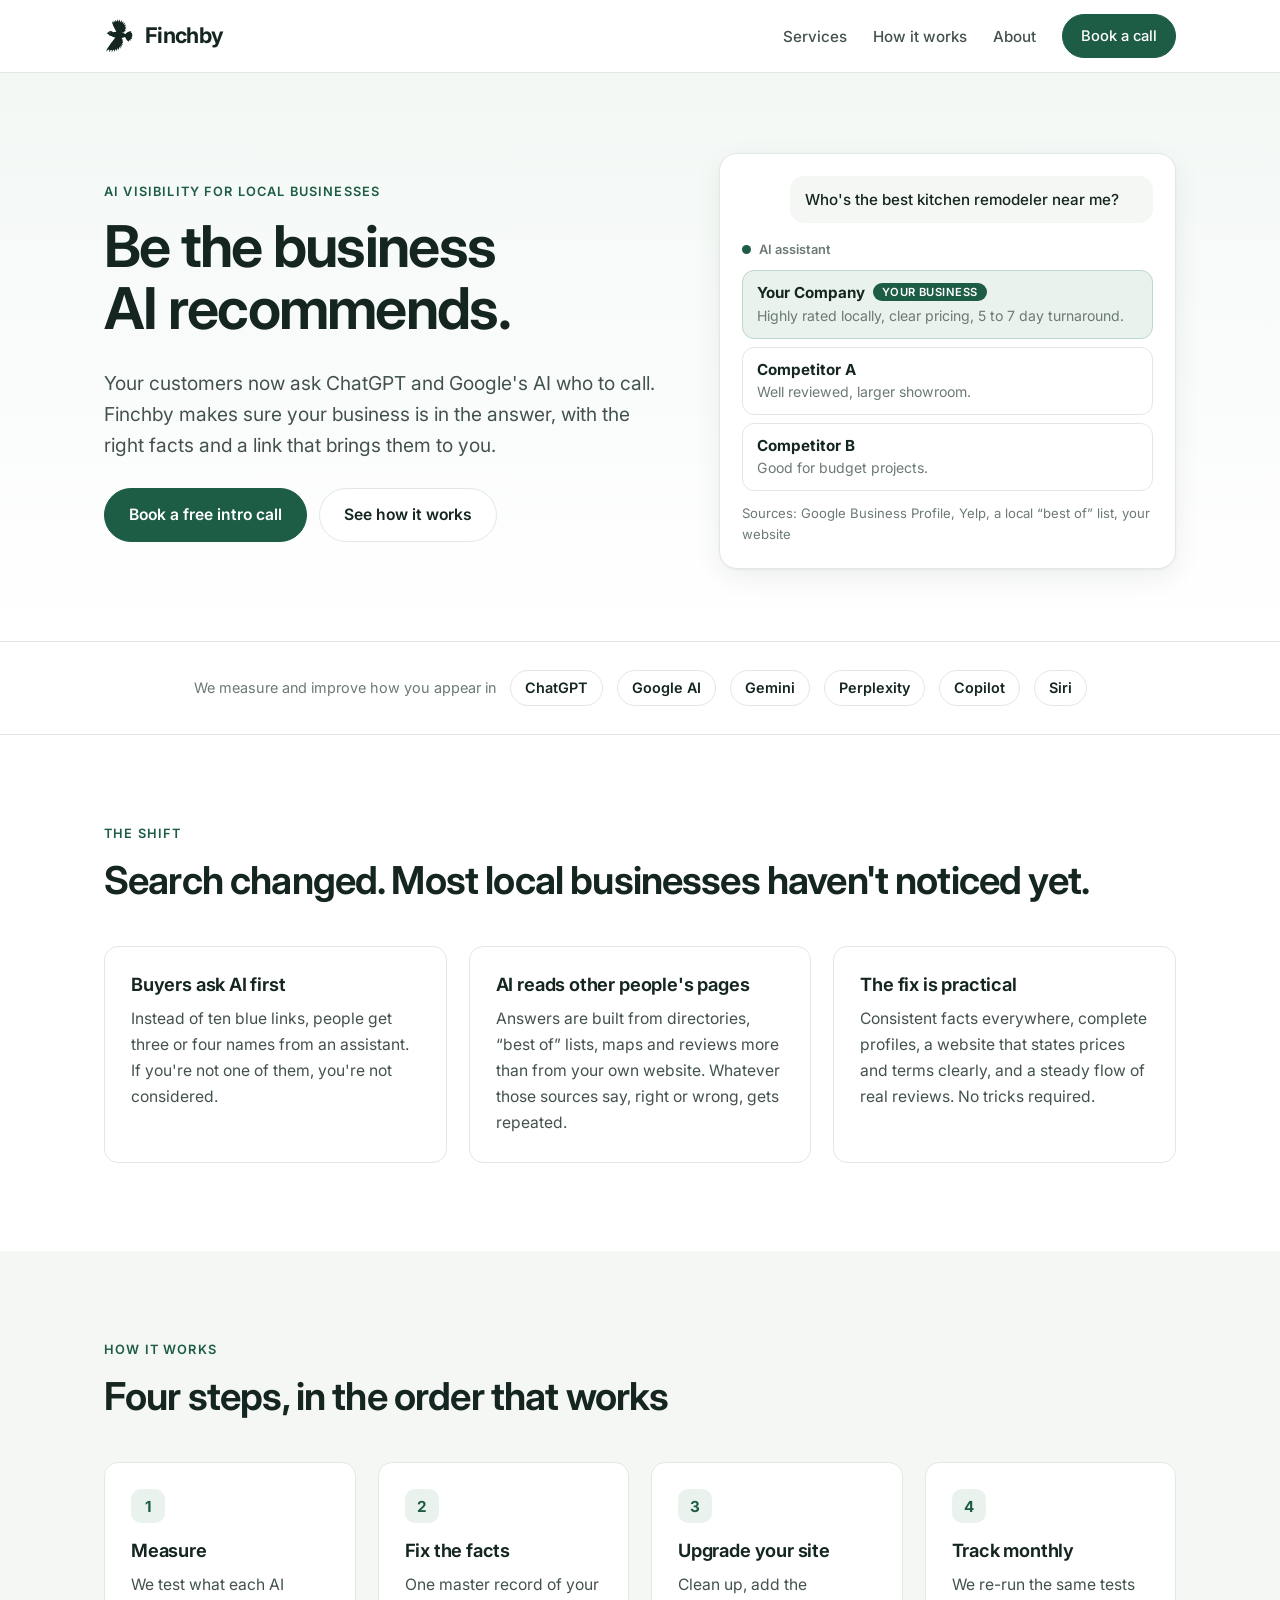
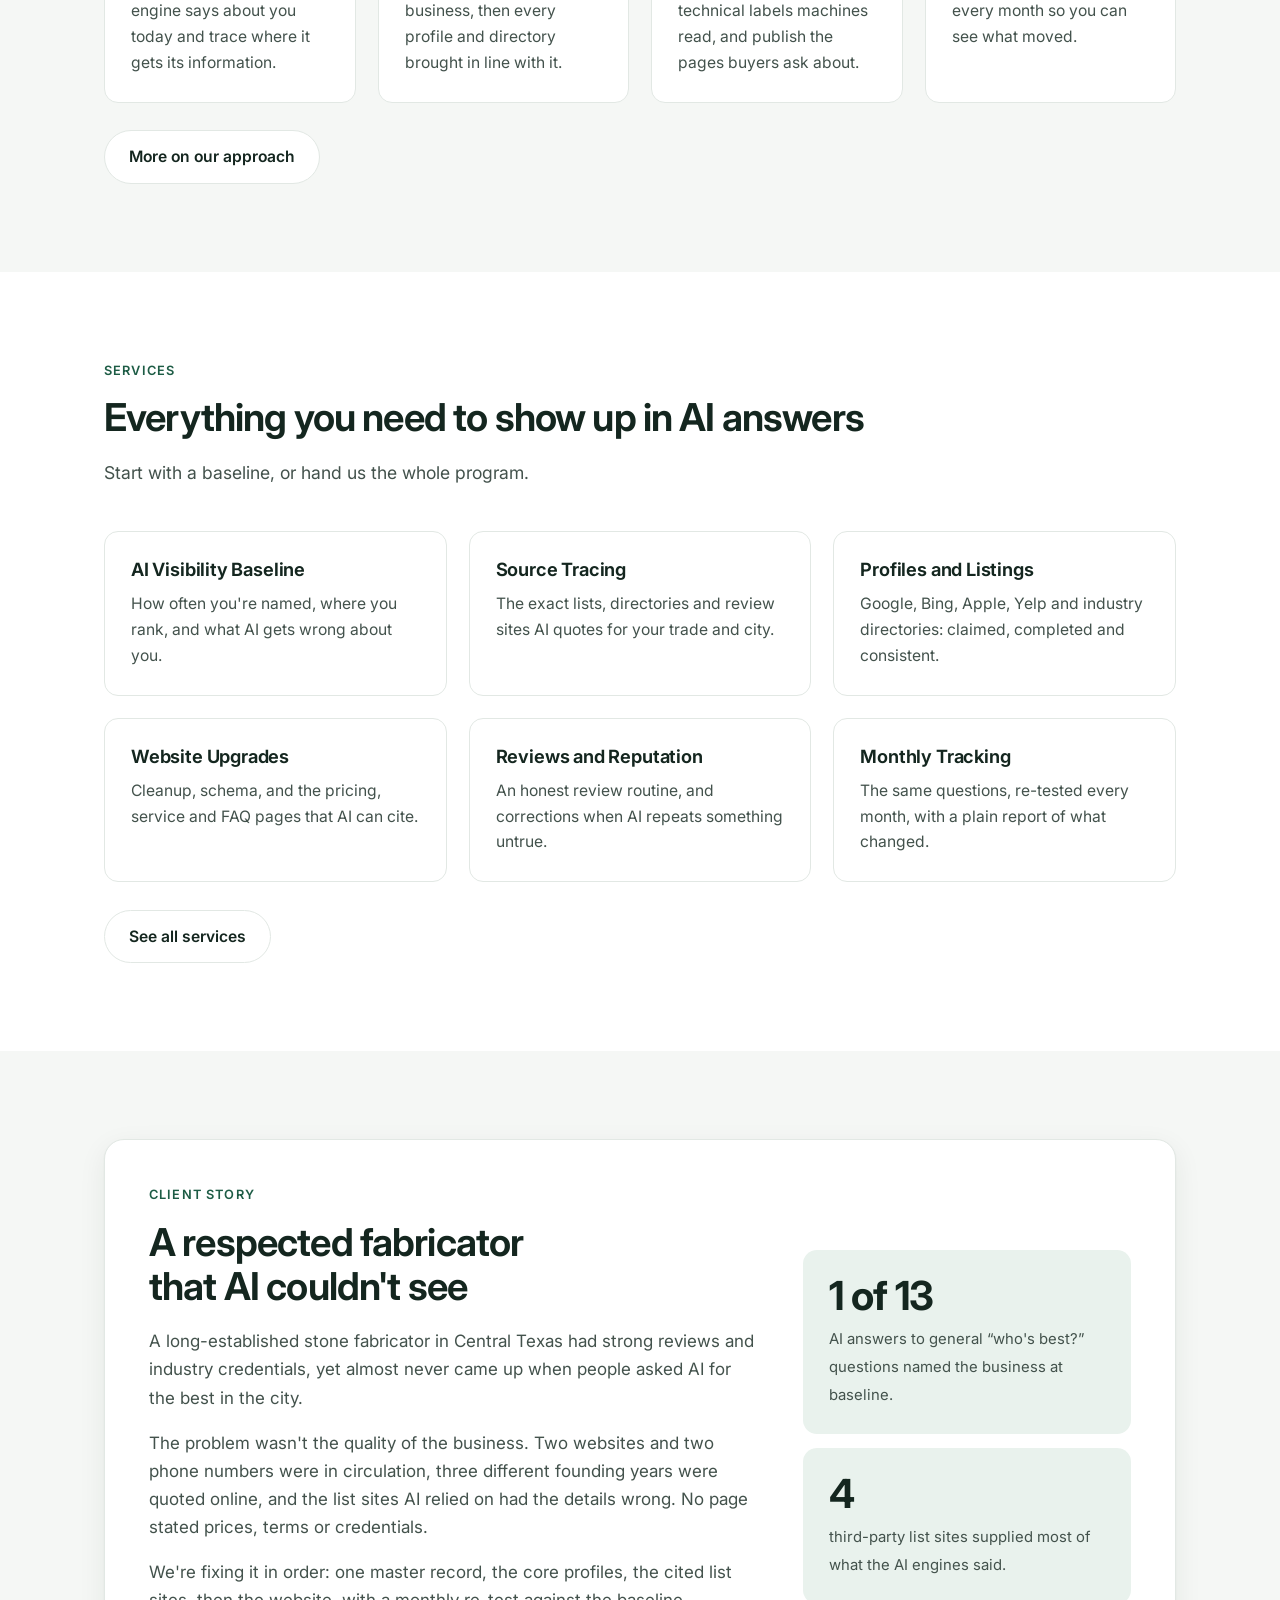
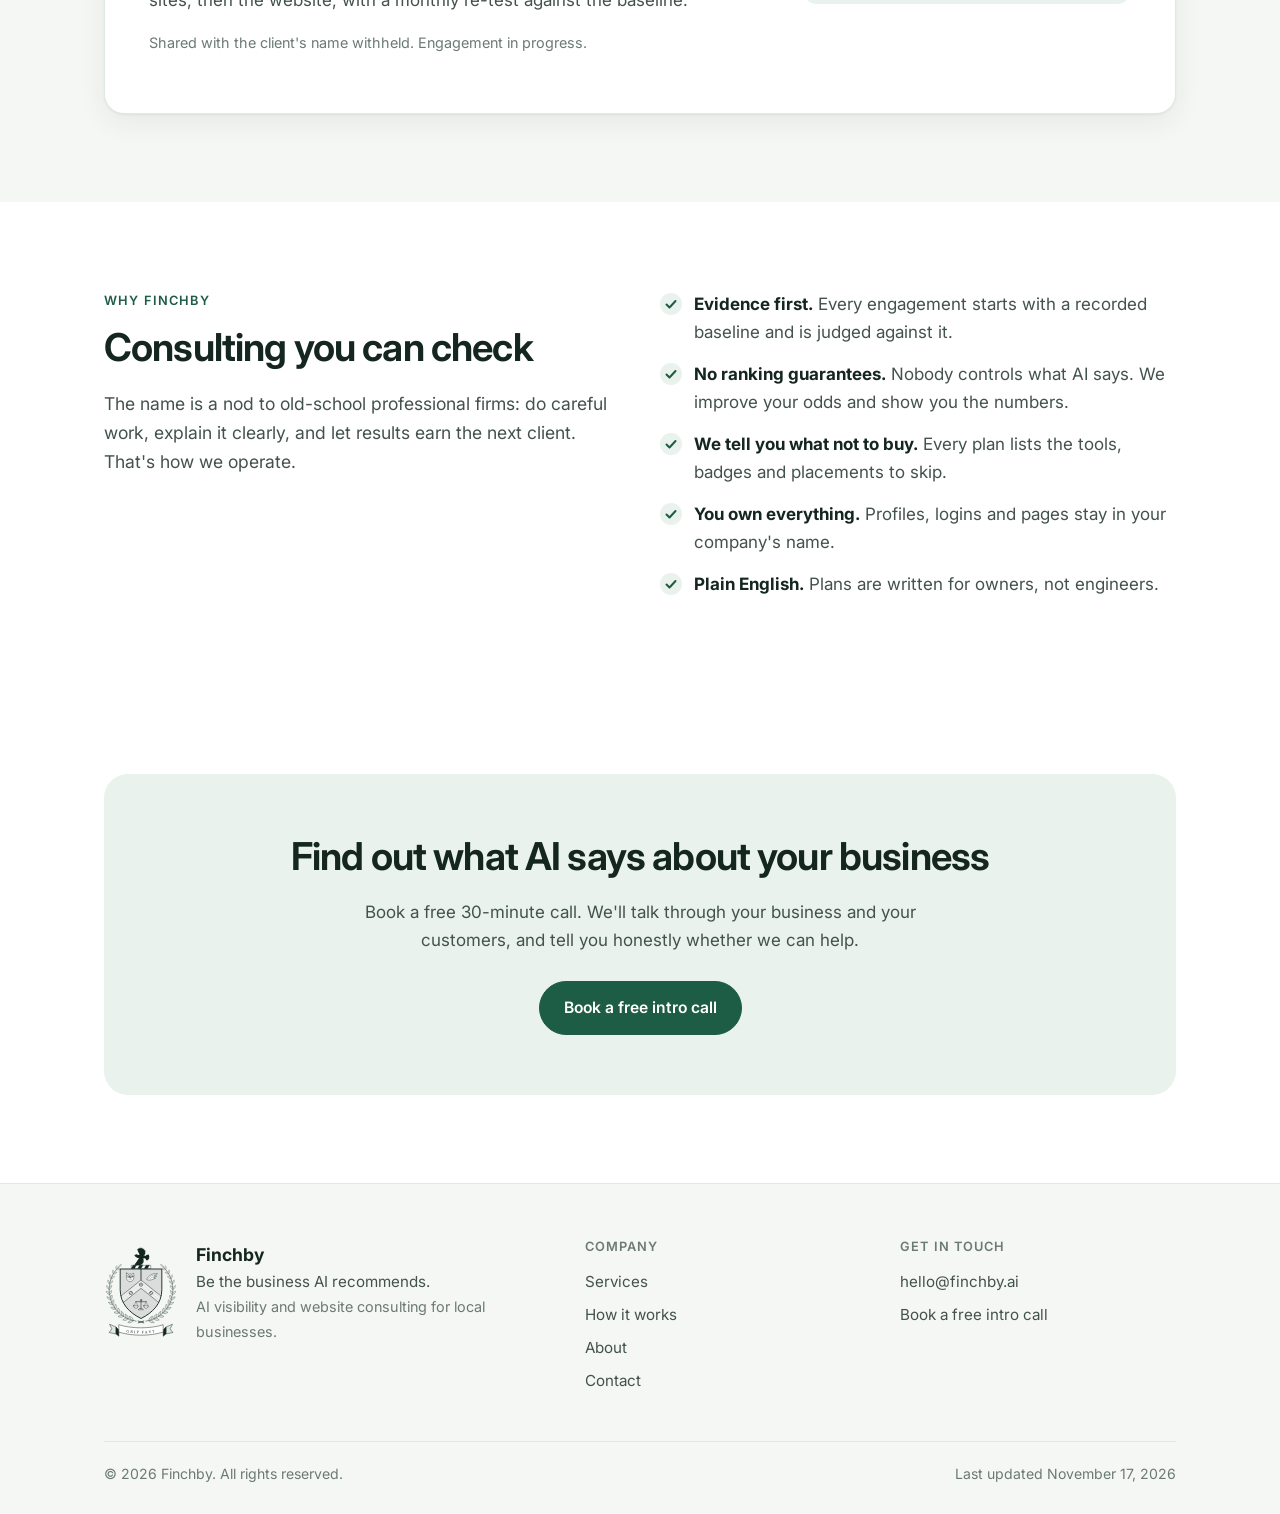
==== commit a5fa2808: "Model finch logo on house-finch flight pose; crest shows wisdom, agility, integrity Co-Authored-By: " ====
--- a/finchby-site/index.html
+++ b/finchby-site/index.html
@@ -184,7 +184,7 @@
 <header class="site-header">
   <div class="wrap">
     <a class="brand" href="index.html" aria-label="Finchby, home">
-      <img src="assets/img/finch.svg" alt="" width="38" height="38">
+      <img src="assets/img/finch.svg" alt="" width="31" height="38">
       <span>Finchby</span>
     </a>
     <nav class="nav" aria-label="Primary">
--- a/finchby-site/assets/css/style.css
+++ b/finchby-site/assets/css/style.css
@@ -41,7 +41,7 @@
 .site-header { position: sticky; top: 0; z-index: 10; background: rgba(255,255,255,.92); backdrop-filter: blur(10px); border-bottom: 1px solid var(--line); }
 .site-header .wrap { display: flex; align-items: center; justify-content: space-between; flex-wrap: wrap; gap: 6px 28px; padding-top: 14px; padding-bottom: 14px; }
 .brand { display: flex; align-items: center; gap: 10px; text-decoration: none; color: var(--ink); font-size: 1.35rem; font-weight: 700; letter-spacing: -.03em; }
-.brand img { width: 38px; display: block; }
+.brand img { width: 31px; display: block; }
 .nav { display: flex; align-items: center; flex-wrap: wrap; gap: 4px 26px; }
 .nav a { font-size: .95rem; font-weight: 500; text-decoration: none; color: var(--text); }
 .nav a:hover, .nav a[aria-current="page"] { color: var(--ink); }
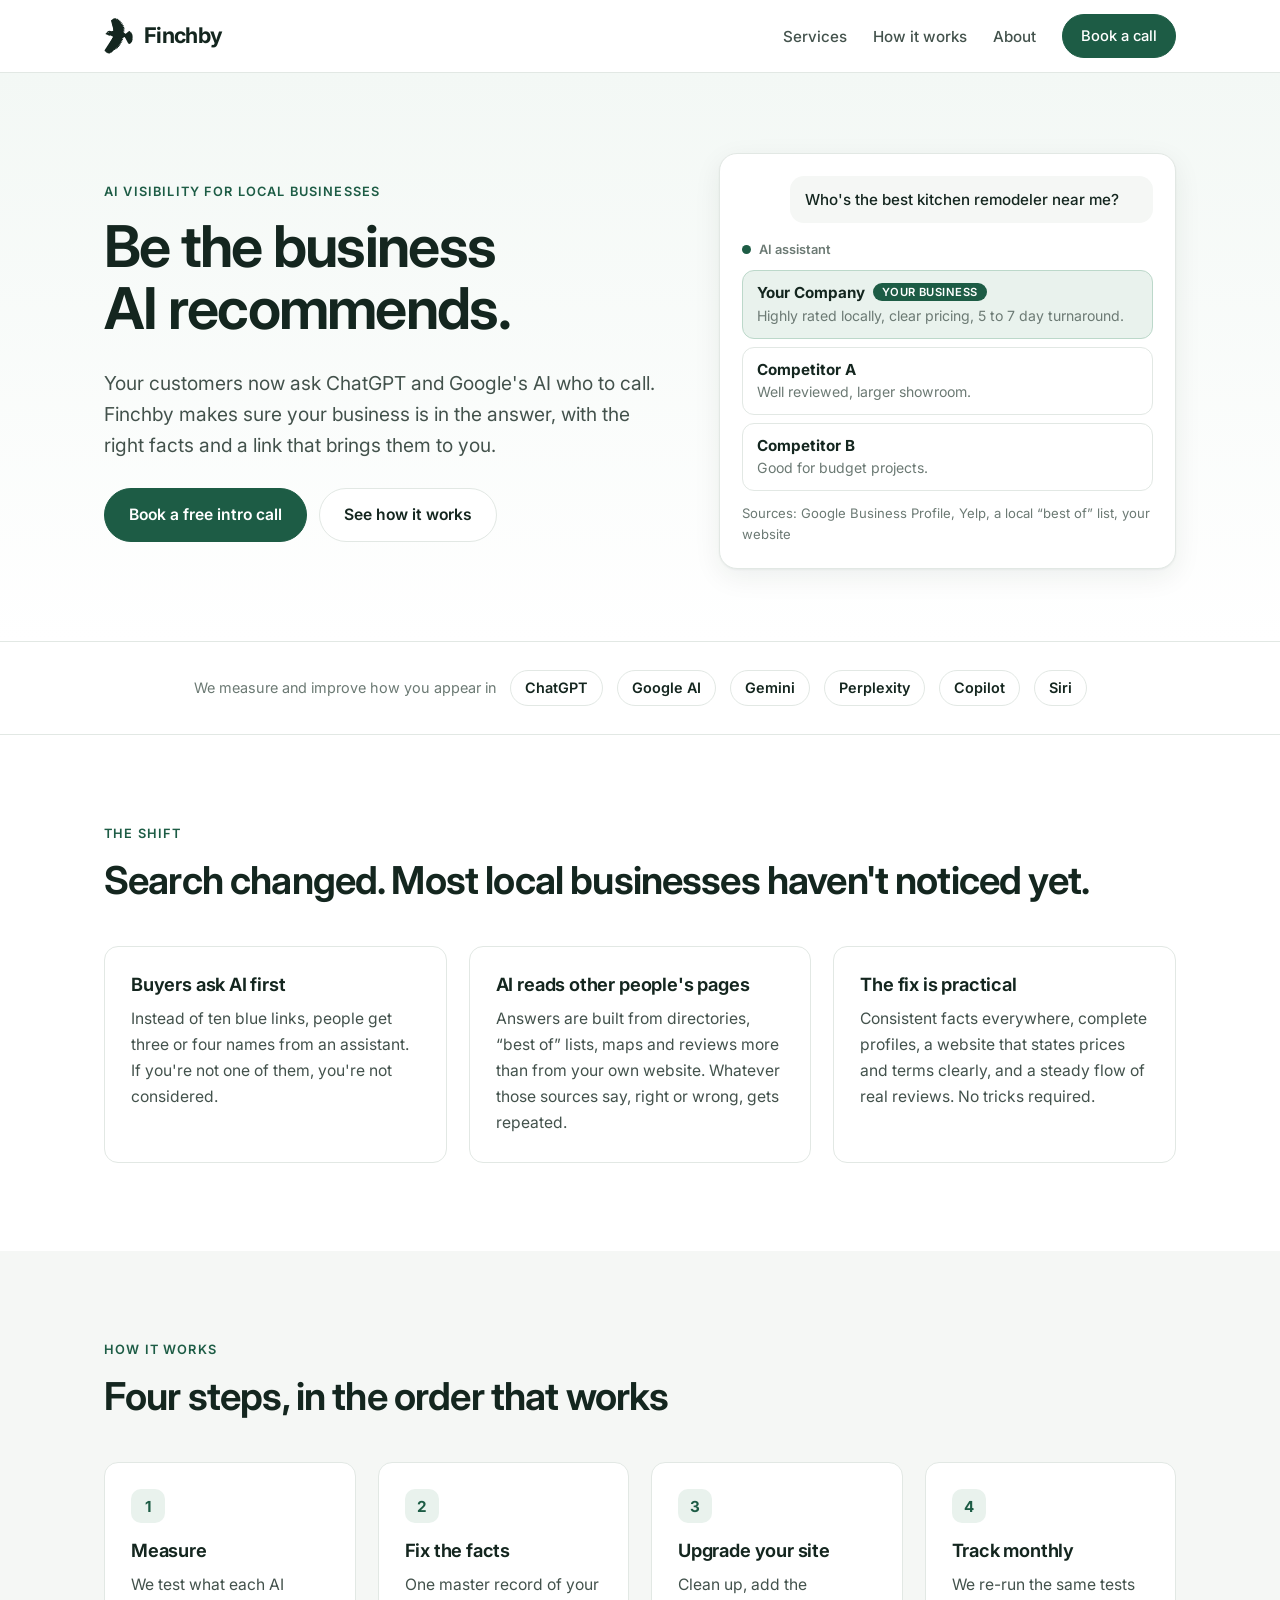
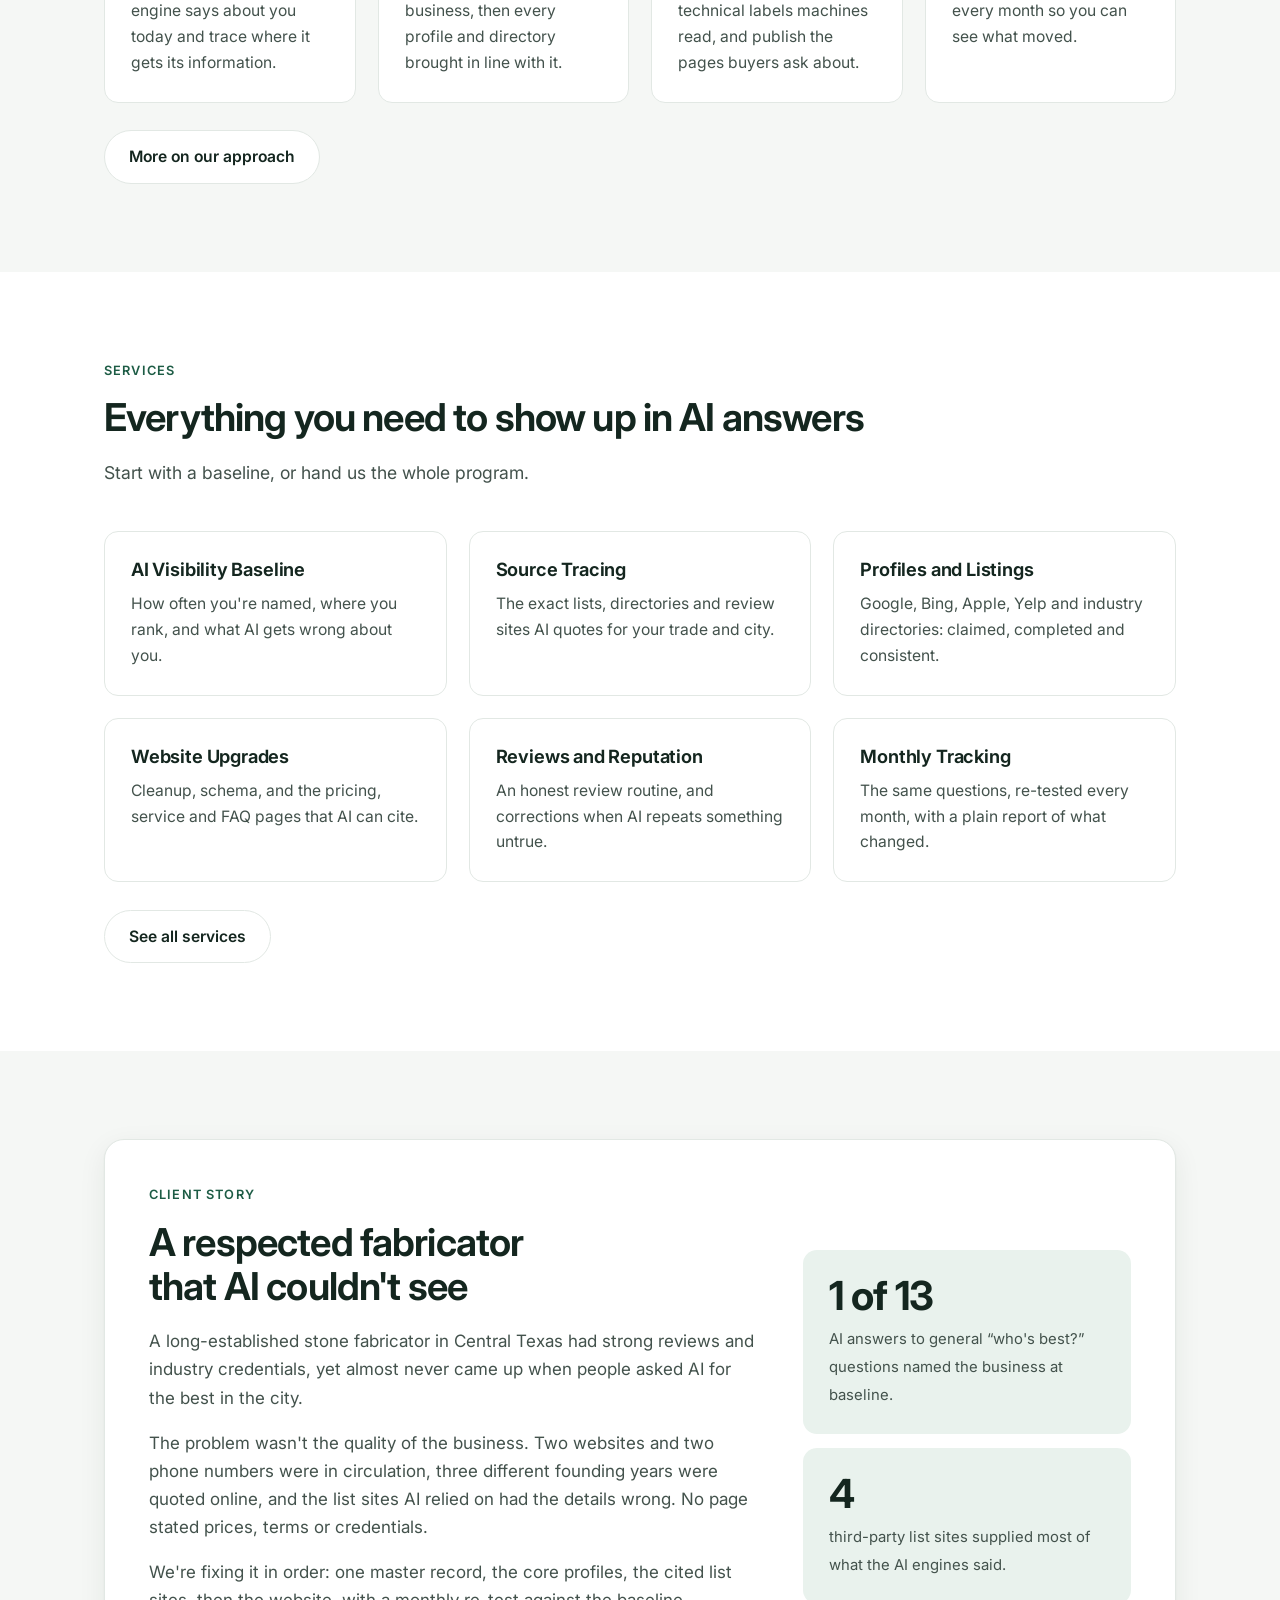
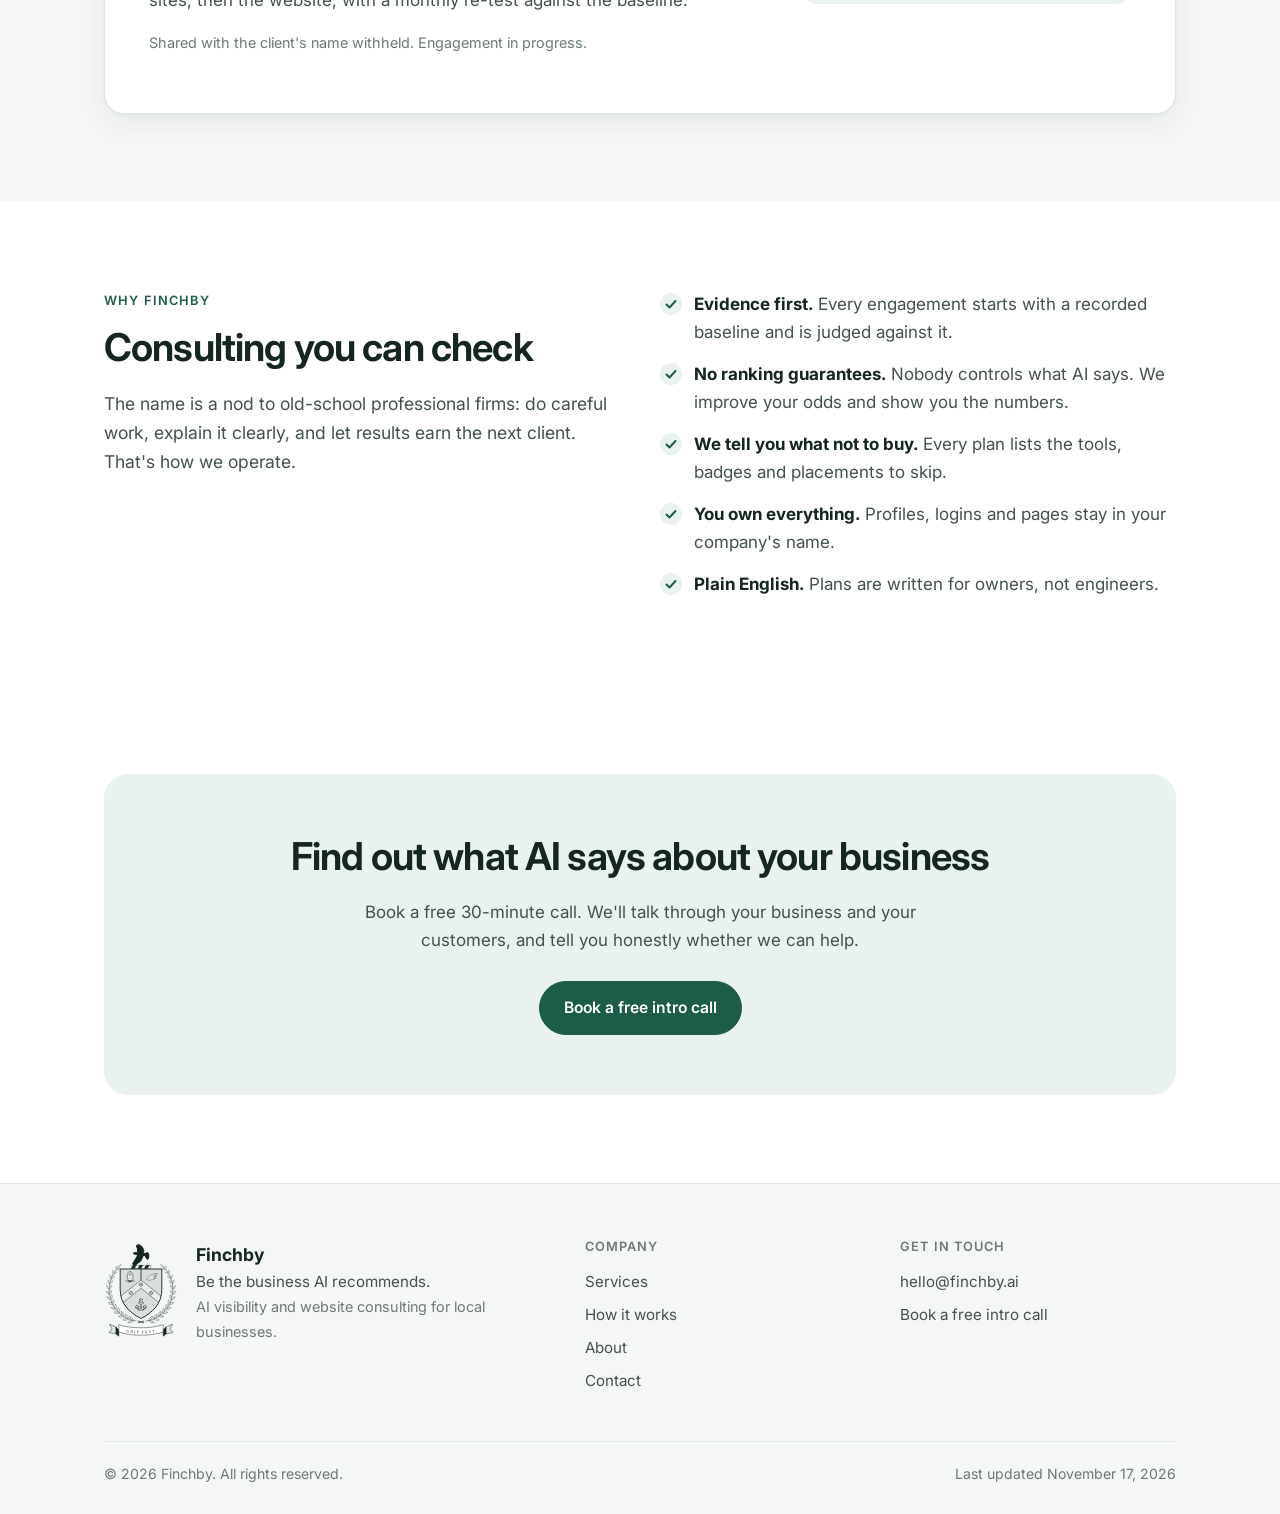
==== commit dbbc83e5: "Redraw finch outline from reference pose; anchor replaces torch on crest Co-Authored-By: Claude Fabl" ====
--- a/finchby-site/index.html
+++ b/finchby-site/index.html
@@ -184,7 +184,7 @@
 <header class="site-header">
   <div class="wrap">
     <a class="brand" href="index.html" aria-label="Finchby, home">
-      <img src="assets/img/finch.svg" alt="" width="31" height="38">
+      <img src="assets/img/finch.svg" alt="" width="30" height="40">
       <span>Finchby</span>
     </a>
     <nav class="nav" aria-label="Primary">
--- a/finchby-site/assets/css/style.css
+++ b/finchby-site/assets/css/style.css
@@ -41,7 +41,7 @@
 .site-header { position: sticky; top: 0; z-index: 10; background: rgba(255,255,255,.92); backdrop-filter: blur(10px); border-bottom: 1px solid var(--line); }
 .site-header .wrap { display: flex; align-items: center; justify-content: space-between; flex-wrap: wrap; gap: 6px 28px; padding-top: 14px; padding-bottom: 14px; }
 .brand { display: flex; align-items: center; gap: 10px; text-decoration: none; color: var(--ink); font-size: 1.35rem; font-weight: 700; letter-spacing: -.03em; }
-.brand img { width: 31px; display: block; }
+.brand img { width: 30px; display: block; }
 .nav { display: flex; align-items: center; flex-wrap: wrap; gap: 4px 26px; }
 .nav a { font-size: .95rem; font-weight: 500; text-decoration: none; color: var(--text); }
 .nav a:hover, .nav a[aria-current="page"] { color: var(--ink); }
